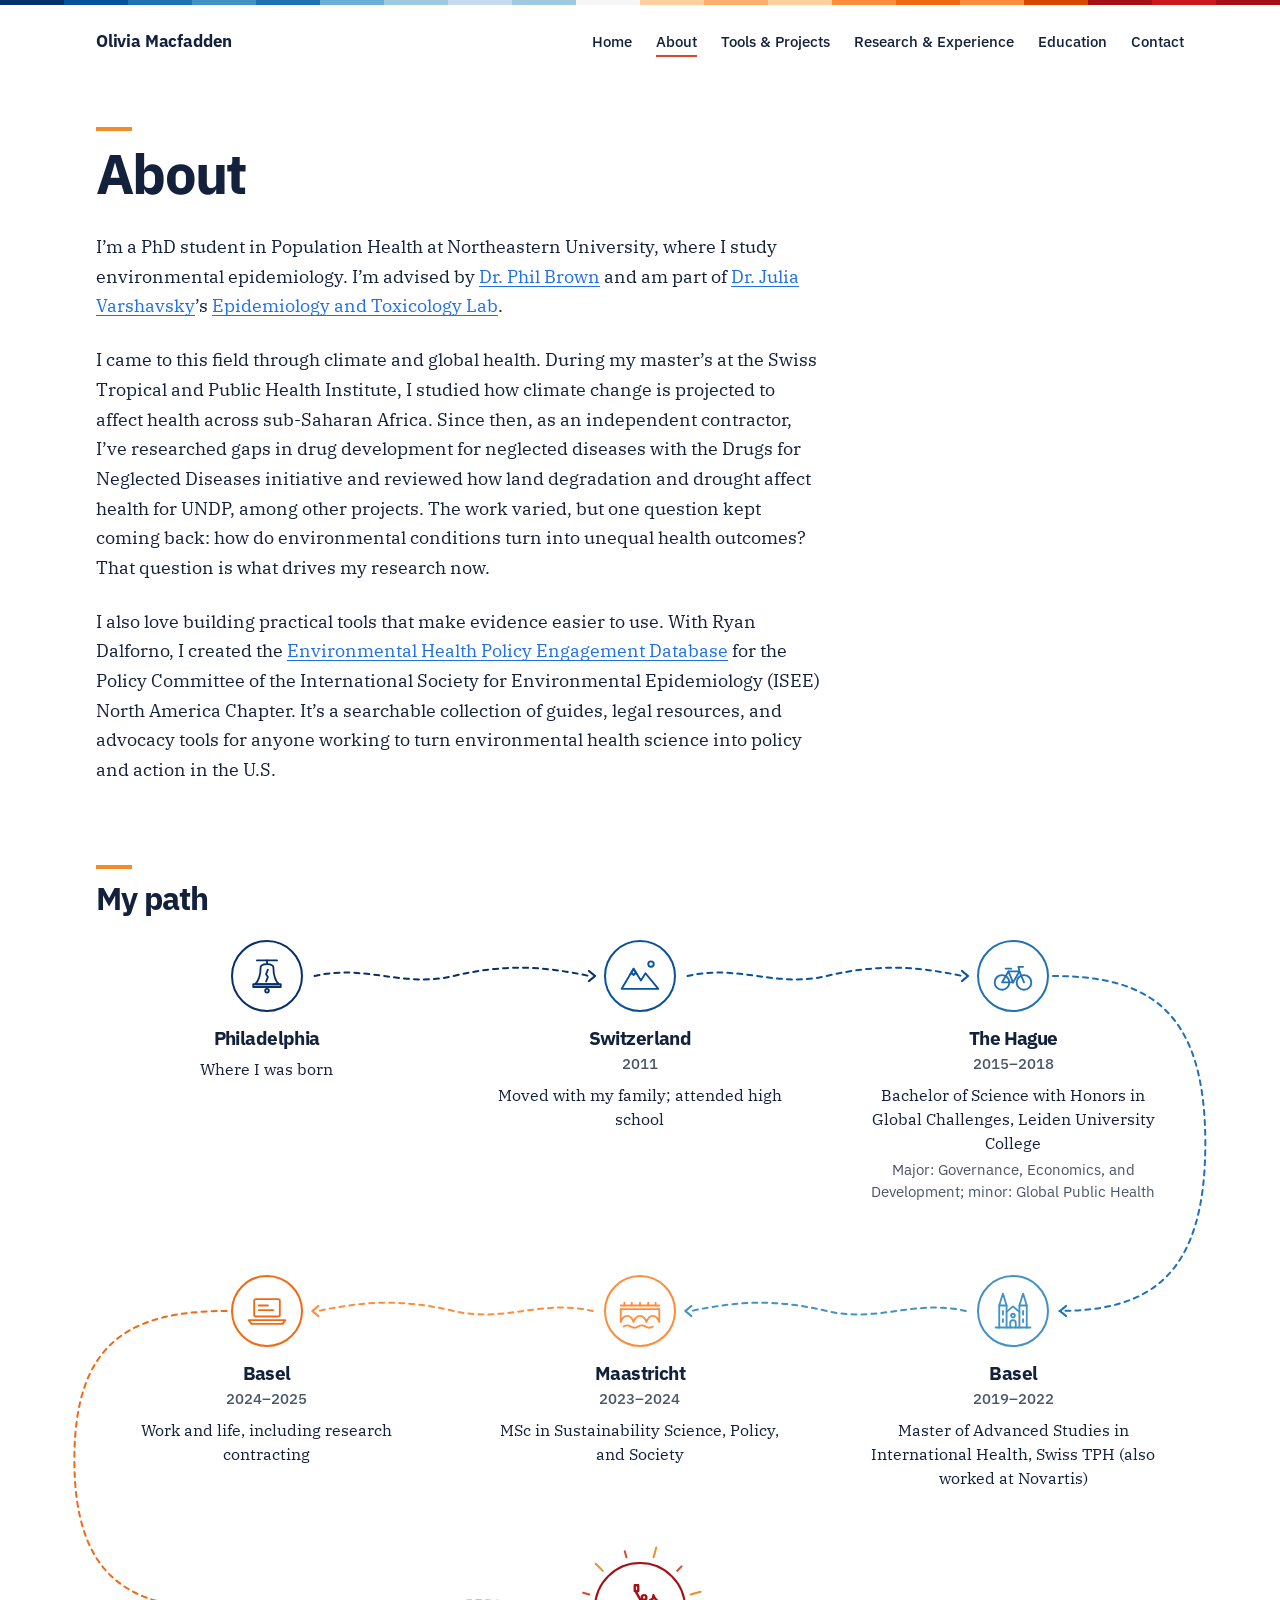
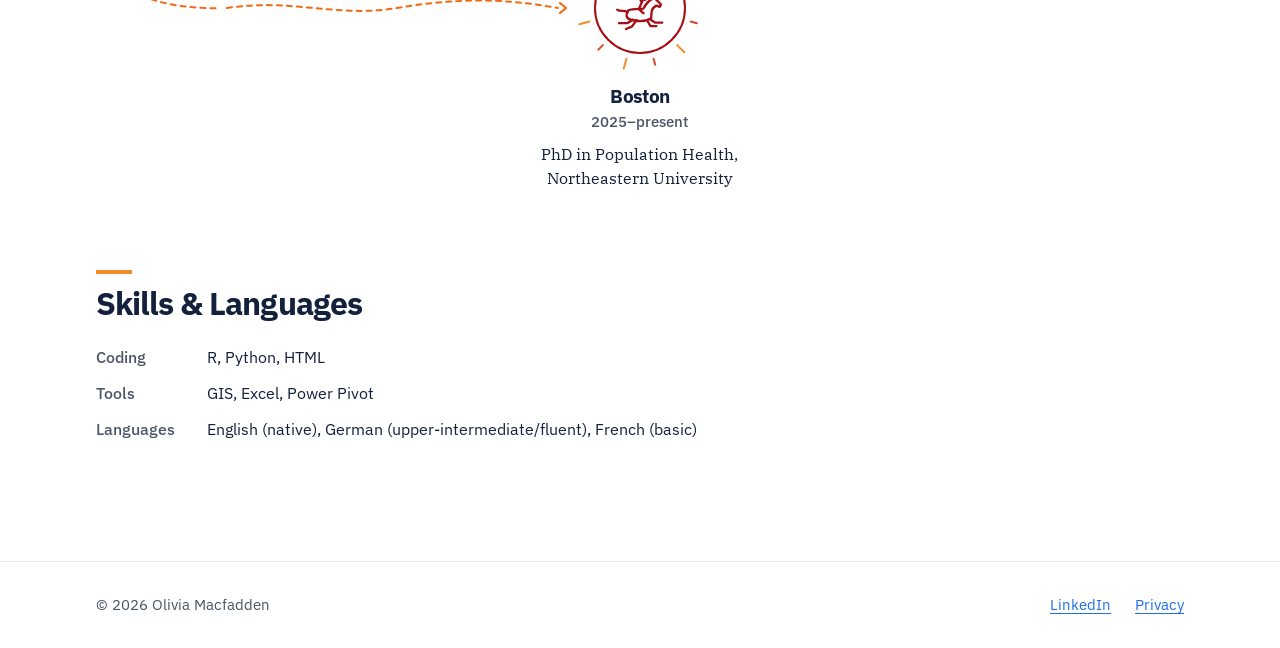
==== about.html @ d770883a "About: Basler Münster icon for Basel 2019-2022, Paul Revere for Boston Co-Authored-By: Claude Opus 5" ====
<!doctype html>
<html lang="en">
<head>
  <meta charset="utf-8">
  <meta name="viewport" content="width=device-width, initial-scale=1">
  <title>About | Olivia Macfadden</title>
  <meta name="description" content="Olivia Macfadden is a PhD student in Population Health at Northeastern University, specializing in environmental epidemiology.">
  <link rel="icon" href="favicon.svg" type="image/svg+xml">
  <link rel="stylesheet" href="css/style.css?v=2026-10-05b">
</head>
<body>
  <a class="skip-link" href="#main">Skip to content</a>
  <div class="stripe-strip" aria-hidden="true"></div>

  <!-- ===== SHARED HEADER: keep identical on every page (only aria-current changes) ===== -->
  <header class="site-header">
    <div class="wrap">
      <a class="site-brand" href="index.html">Olivia Macfadden</a>
      <nav class="site-nav" aria-label="Main">
        <ul>
          <li><a href="index.html">Home</a></li>
          <li><a href="about.html" aria-current="page">About</a></li>
          <li><a href="tools.html">Tools &amp; Projects</a></li>
          <li><a href="research.html">Research &amp; Experience</a></li>
          <li><a href="education.html">Education</a></li>
          <li><a href="contact.html">Contact</a></li>
        </ul>
      </nav>
    </div>
  </header>
  <!-- ===== END SHARED HEADER ===== -->

  <main id="main">
    <div class="wrap">
      <header class="page-head page-head--about">
        <h1 class="heading-accent">About</h1>
      </header>

      <!-- Long bio: used exactly as written; only links and formatting added -->
      <!-- Wide split: on screens >= 1400px, bio and the 3-3-1 "My path" route sit side by side.
           To revert, remove this wrapper div and the "Wide split" block in style.css. -->
      <div class="about-split">
      <section class="section" aria-label="Biography">
        <div class="prose">
          <p>I’m a PhD student in Population Health at Northeastern University, where I study environmental epidemiology. I’m advised by <a href="https://bouve.northeastern.edu/directory/phil-brown/" target="_blank" rel="noopener">Dr. Phil Brown<span class="visually-hidden"> (opens in a new tab)</span></a> and am part of <a href="https://coe.northeastern.edu/people/varshavsky-julia/" target="_blank" rel="noopener">Dr. Julia Varshavsky<span class="visually-hidden"> (opens in a new tab)</span></a>’s <a href="https://cssh.northeastern.edu/ssehri/varshavsky-lab/" target="_blank" rel="noopener">Epidemiology and Toxicology Lab<span class="visually-hidden"> (opens in a new tab)</span></a>.</p>

          <p>I came to this field through climate and global health. During my master’s at the Swiss Tropical and Public Health Institute, I studied how climate change is projected to affect health across sub-Saharan Africa. Since then, as an independent contractor, I’ve researched gaps in drug development for neglected diseases with the Drugs for Neglected Diseases initiative and reviewed how land degradation and drought affect health for UNDP, among other projects. The work varied, but one question kept coming back: how do environmental conditions turn into unequal health outcomes? That question is what drives my research now.</p>

          <p>I also love building practical tools that make evidence easier to use. With Ryan Dalforno, I created the <a href="https://tinyurl.com/policymenulinkfromoliviassite" target="_blank" rel="noopener">Environmental Health Policy Engagement Database<span class="visually-hidden"> (opens in a new tab)</span></a> for the Policy Committee of the International Society for Environmental Epidemiology (ISEE) North America Chapter. It’s a searchable collection of guides, legal resources, and advocacy tools for anyone working to turn environmental health science into policy and action in the U.S.</p>
        </div>
      </section>

      <section class="section" aria-labelledby="path-title">
        <h2 class="heading-accent" id="path-title">My path</h2>

        <!-- TIMELINE: desktop layout is 3 / 3 / 1 (row 1 left to right, row 2 right to left,
             Boston centered on row 3). Each stop's class says where its arrow goes:
             stop--east, stop--south (turn down on the right), stop--west,
             stop--to-finish (turn down on the left, then across to the centered last stop).
             The final stop (stop--finish) has no .route. See README.md. -->
        <ol class="route-map">

          <li class="stop stop--east" style="--stop: var(--stop-1)">
            <span class="stop__icon" aria-hidden="true">
              <!-- Liberty Bell -->
              <svg viewBox="0 0 48 48" fill="none" stroke="currentColor" stroke-width="2" stroke-linecap="round" stroke-linejoin="round">
                <path d="M13 7h22"/>
                <path d="M24 7v4"/>
                <path d="M17 15c0-3 3-4 7-4s7 1 7 4c0 8 2 14 6 18H11c4-4 6-10 6-18z"/>
                <path d="M9 33h30v3H9z"/>
                <path d="M25 17l-2 5 2 3-2 5"/>
                <circle cx="24" cy="40" r="2"/>
              </svg>
            </span>
            <h3 class="stop__place">Philadelphia</h3>
            <p class="stop__what">Where I was born</p>
            <span class="route" aria-hidden="true">
              <svg class="route-v"><line x1="12" y1="100%" x2="12" y2="0" stroke="currentColor" stroke-width="2" stroke-dasharray="5 5" stroke-linecap="round"/></svg>
              <svg class="route-h" viewBox="0 0 160 28" preserveAspectRatio="none"><path d="M2 14C30 2 52 26 80 14S130 4 156 14" fill="none" stroke="currentColor" stroke-width="2" stroke-dasharray="5 5" stroke-linecap="round" vector-effect="non-scaling-stroke"/></svg>
              <svg class="route-turn" viewBox="0 0 100 100" preserveAspectRatio="none"><path d="M0 0C60 0 96 10 96 50S60 100 4 100" fill="none" stroke="currentColor" stroke-width="2" stroke-dasharray="5 5" stroke-linecap="round" vector-effect="non-scaling-stroke"/></svg>
              <svg class="route-head" viewBox="0 0 16 16"><path d="M3 5l5 6 5-6" fill="none" stroke="currentColor" stroke-width="2.25" stroke-linecap="round" stroke-linejoin="round"/></svg>
            </span>
          </li>

          <li class="stop stop--east" style="--stop: var(--stop-2)">
            <span class="stop__icon" aria-hidden="true">
              <!-- Mountains -->
              <svg viewBox="0 0 48 48" fill="none" stroke="currentColor" stroke-width="2" stroke-linecap="round" stroke-linejoin="round">
                <path d="M4 38l13-22 8 13 5-8 14 17z"/>
                <path d="M13.5 22l3.5-6 3.5 6-2-1-1.5 2-1.5-2z"/>
                <circle cx="36" cy="11" r="3"/>
              </svg>
            </span>
            <h3 class="stop__place">Switzerland</h3>
            <p class="stop__when">2011</p>
            <p class="stop__what">Moved with my family; attended high school</p>
            <span class="route" aria-hidden="true">
              <svg class="route-v"><line x1="12" y1="100%" x2="12" y2="0" stroke="currentColor" stroke-width="2" stroke-dasharray="5 5" stroke-linecap="round"/></svg>
              <svg class="route-h" viewBox="0 0 160 28" preserveAspectRatio="none"><path d="M2 14C30 2 52 26 80 14S130 4 156 14" fill="none" stroke="currentColor" stroke-width="2" stroke-dasharray="5 5" stroke-linecap="round" vector-effect="non-scaling-stroke"/></svg>
              <svg class="route-turn" viewBox="0 0 100 100" preserveAspectRatio="none"><path d="M0 0C60 0 96 10 96 50S60 100 4 100" fill="none" stroke="currentColor" stroke-width="2" stroke-dasharray="5 5" stroke-linecap="round" vector-effect="non-scaling-stroke"/></svg>
              <svg class="route-head" viewBox="0 0 16 16"><path d="M3 5l5 6 5-6" fill="none" stroke="currentColor" stroke-width="2.25" stroke-linecap="round" stroke-linejoin="round"/></svg>
            </span>
          </li>

          <li class="stop stop--south" style="--stop: var(--stop-3)">
            <span class="stop__icon" aria-hidden="true">
              <!-- Bicycle -->
              <svg viewBox="0 0 48 48" fill="none" stroke="currentColor" stroke-width="2" stroke-linecap="round" stroke-linejoin="round">
                <circle cx="12" cy="31" r="8"/>
                <circle cx="36" cy="31" r="8"/>
                <path d="M12 31l7-12 5 12z"/>
                <path d="M19 19h12l-7 12"/>
                <path d="M31 19l5 12"/>
                <path d="M30 14h5"/>
                <path d="M31 19l-1-5"/>
                <path d="M16 16h6"/>
              </svg>
            </span>
            <h3 class="stop__place">The Hague</h3>
            <p class="stop__when">2015–2018</p>
            <p class="stop__what">Bachelor of Science with Honors in Global Challenges, Leiden University College</p>
            <p class="stop__detail">Major: Governance, Economics, and Development; minor: Global Public Health</p>
            <span class="route" aria-hidden="true">
              <svg class="route-v"><line x1="12" y1="100%" x2="12" y2="0" stroke="currentColor" stroke-width="2" stroke-dasharray="5 5" stroke-linecap="round"/></svg>
              <svg class="route-h" viewBox="0 0 160 28" preserveAspectRatio="none"><path d="M2 14C30 2 52 26 80 14S130 4 156 14" fill="none" stroke="currentColor" stroke-width="2" stroke-dasharray="5 5" stroke-linecap="round" vector-effect="non-scaling-stroke"/></svg>
              <svg class="route-turn" viewBox="0 0 100 100" preserveAspectRatio="none"><path d="M0 0C60 0 96 10 96 50S60 100 4 100" fill="none" stroke="currentColor" stroke-width="2" stroke-dasharray="5 5" stroke-linecap="round" vector-effect="non-scaling-stroke"/></svg>
              <svg class="route-head" viewBox="0 0 16 16"><path d="M3 5l5 6 5-6" fill="none" stroke="currentColor" stroke-width="2.25" stroke-linecap="round" stroke-linejoin="round"/></svg>
            </span>
          </li>

          <li class="stop stop--west" style="--stop: var(--stop-4)">
            <span class="stop__icon" aria-hidden="true">
              <!-- Basler Münster (two spires, gabled front, rose window, portal) -->
              <svg viewBox="0 0 48 48" fill="none" stroke="currentColor" stroke-width="2" stroke-linecap="round" stroke-linejoin="round">
                <path d="M9 42V18M17 42V18M31 42V18M39 42V18"/>
                <path d="M9 18l4-13 4 13zM31 18l4-13 4 13z"/>
                <path d="M17 25l7-6 7 6"/>
                <path d="M21 42v-5a3 3 0 0 1 6 0v5"/>
                <circle cx="24" cy="29" r="2"/>
                <path d="M13 24v4M35 24v4M13 33v3M35 33v3"/>
                <path d="M5 42h38"/>
              </svg>
            </span>
            <h3 class="stop__place">Basel</h3>
            <p class="stop__when">2019–2022</p>
            <p class="stop__what">Master of Advanced Studies in International Health, Swiss TPH (also worked at Novartis)</p>
            <span class="route" aria-hidden="true">
              <svg class="route-v"><line x1="12" y1="100%" x2="12" y2="0" stroke="currentColor" stroke-width="2" stroke-dasharray="5 5" stroke-linecap="round"/></svg>
              <svg class="route-h" viewBox="0 0 160 28" preserveAspectRatio="none"><path d="M2 14C30 2 52 26 80 14S130 4 156 14" fill="none" stroke="currentColor" stroke-width="2" stroke-dasharray="5 5" stroke-linecap="round" vector-effect="non-scaling-stroke"/></svg>
              <svg class="route-turn" viewBox="0 0 100 100" preserveAspectRatio="none"><path d="M0 0C60 0 96 10 96 50S60 100 4 100" fill="none" stroke="currentColor" stroke-width="2" stroke-dasharray="5 5" stroke-linecap="round" vector-effect="non-scaling-stroke"/></svg>
              <svg class="route-head" viewBox="0 0 16 16"><path d="M3 5l5 6 5-6" fill="none" stroke="currentColor" stroke-width="2.25" stroke-linecap="round" stroke-linejoin="round"/></svg>
            </span>
          </li>

          <li class="stop stop--west" style="--stop: var(--stop-5)">
            <span class="stop__icon" aria-hidden="true">
              <!-- Arched stone bridge -->
              <svg viewBox="0 0 48 48" fill="none" stroke="currentColor" stroke-width="2" stroke-linecap="round" stroke-linejoin="round">
                <path d="M3 18h42"/>
                <path d="M3 22h42"/>
                <path d="M3 22v14c3-9 11-9 14 0 3-9 11-9 14 0 3-9 11-9 14 0V22"/>
                <path d="M7 18v-3M15 18v-3M24 18v-3M33 18v-3M41 18v-3"/>
                <path d="M6 41c3-2 5-2 8 0s5 2 8 0 5-2 8 0 5 2 8 0"/>
              </svg>
            </span>
            <h3 class="stop__place">Maastricht</h3>
            <p class="stop__when">2023–2024</p>
            <p class="stop__what">MSc in Sustainability Science, Policy, and Society</p>
            <span class="route" aria-hidden="true">
              <svg class="route-v"><line x1="12" y1="100%" x2="12" y2="0" stroke="currentColor" stroke-width="2" stroke-dasharray="5 5" stroke-linecap="round"/></svg>
              <svg class="route-h" viewBox="0 0 160 28" preserveAspectRatio="none"><path d="M2 14C30 2 52 26 80 14S130 4 156 14" fill="none" stroke="currentColor" stroke-width="2" stroke-dasharray="5 5" stroke-linecap="round" vector-effect="non-scaling-stroke"/></svg>
              <svg class="route-turn" viewBox="0 0 100 100" preserveAspectRatio="none"><path d="M0 0C60 0 96 10 96 50S60 100 4 100" fill="none" stroke="currentColor" stroke-width="2" stroke-dasharray="5 5" stroke-linecap="round" vector-effect="non-scaling-stroke"/></svg>
              <svg class="route-head" viewBox="0 0 16 16"><path d="M3 5l5 6 5-6" fill="none" stroke="currentColor" stroke-width="2.25" stroke-linecap="round" stroke-linejoin="round"/></svg>
            </span>
          </li>

          <li class="stop stop--to-finish" style="--stop: var(--stop-6)">
            <span class="stop__icon" aria-hidden="true">
              <!-- Laptop -->
              <svg viewBox="0 0 48 48" fill="none" stroke="currentColor" stroke-width="2" stroke-linecap="round" stroke-linejoin="round">
                <rect x="10" y="11" width="28" height="19" rx="2"/>
                <path d="M4 34h40l-3 4H7z"/>
                <path d="M15 18h10M15 23h16"/>
              </svg>
            </span>
            <h3 class="stop__place">Basel</h3>
            <p class="stop__when">2024–2025</p>
            <p class="stop__what">Work and life, including research contracting</p>
            <span class="route" aria-hidden="true">
              <svg class="route-v"><line x1="12" y1="100%" x2="12" y2="0" stroke="currentColor" stroke-width="2" stroke-dasharray="5 5" stroke-linecap="round"/></svg>
              <svg class="route-h" viewBox="0 0 160 28" preserveAspectRatio="none"><path d="M2 14C30 2 52 26 80 14S130 4 156 14" fill="none" stroke="currentColor" stroke-width="2" stroke-dasharray="5 5" stroke-linecap="round" vector-effect="non-scaling-stroke"/></svg>
              <svg class="route-turn" viewBox="0 0 100 100" preserveAspectRatio="none"><path d="M0 0C60 0 96 10 96 50S60 100 4 100" fill="none" stroke="currentColor" stroke-width="2" stroke-dasharray="5 5" stroke-linecap="round" vector-effect="non-scaling-stroke"/></svg>
              <svg class="route-run" viewBox="0 0 160 28" preserveAspectRatio="none"><path d="M0 14C30 4 52 24 80 14S130 4 156 14" fill="none" stroke="currentColor" stroke-width="2" stroke-dasharray="5 5" stroke-linecap="round" vector-effect="non-scaling-stroke"/></svg>
              <svg class="route-head" viewBox="0 0 16 16"><path d="M3 5l5 6 5-6" fill="none" stroke="currentColor" stroke-width="2.25" stroke-linecap="round" stroke-linejoin="round"/></svg>
            </span>
          </li>

          <li class="stop stop--finish" style="--stop: var(--stop-7)">
            <span class="stop__icon" aria-hidden="true">
              <!-- Destination starburst (decorative) -->
              <svg class="stop__burst" viewBox="0 0 100 100" fill="none" stroke-width="2" stroke-linecap="round">
                <path d="M60.6 10.4L62.7 2.7" stroke="var(--color-orange)"/>
                <path d="M79.0 21.0L82.5 17.5" stroke="var(--color-coral)"/>
                <path d="M89.6 39.4L97.3 37.3" stroke="var(--color-orange)"/>
                <path d="M89.6 60.6L94.4 61.9" stroke="var(--color-coral)"/>
                <path d="M79.0 79.0L84.6 84.6" stroke="var(--color-orange)"/>
                <path d="M60.6 89.6L61.9 94.4" stroke="var(--color-coral)"/>
                <path d="M39.4 89.6L37.3 97.3" stroke="var(--color-orange)"/>
                <path d="M21.0 79.0L17.5 82.5" stroke="var(--color-coral)"/>
                <path d="M10.4 60.6L2.7 62.7" stroke="var(--color-orange)"/>
                <path d="M10.4 39.4L5.6 38.1" stroke="var(--color-coral)"/>
                <path d="M21.0 21.0L15.4 15.4" stroke="var(--color-orange)"/>
                <path d="M39.4 10.4L38.1 5.6" stroke="var(--color-coral)"/>
              </svg>
              <!-- Paul Revere's midnight ride: rider on a galloping horse, lantern held up -->
              <svg viewBox="0 0 48 48" fill="none" stroke="currentColor" stroke-width="2" stroke-linecap="round" stroke-linejoin="round">
                <g transform="translate(0 2)">
                  <path d="M14 24c4-1.5 9-1 13-1.5 2-4 5-7 8-8.5l.5-3 1.5 3 5 5-1 2-3-1c-2 1-3.5 2.5-4 5l-.5 6c-5 2.5-11 2.5-15 1.5-5-.5-8-3-4.5-8.5z"/>
                  <path d="M32 31.5l5 3h6M30 32.5l3 5h5M18 32l-5 3H6M21 32.5l-4 5.5-5 2"/>
                  <path d="M13.5 25.5c-4-2-6 0-9-2"/>
                  <path d="M23 23l3-7M23 23l4 3.5"/>
                  <circle cx="27.5" cy="13" r="2"/>
                  <path d="M25.5 17L21 9"/>
                  <path d="M21 9V7.5M19.5 2.5h3v5h-3z"/>
                </g>
              </svg>
            </span>
            <h3 class="stop__place">Boston</h3>
            <p class="stop__when">2025–present</p>
            <p class="stop__what">PhD in Population Health, Northeastern University</p>
          </li>
        </ol>
      </section>
      </div>

      <section class="section" aria-labelledby="skills-title">
        <h2 class="heading-accent" id="skills-title">Skills &amp; Languages</h2>
        <dl class="facts">
          <dt>Coding</dt>
          <dd>R, Python, HTML</dd>
          <dt>Tools</dt>
          <dd>GIS, Excel, Power Pivot</dd>
          <dt>Languages</dt>
          <dd>English (native), German (upper-intermediate/fluent), French (basic)</dd>
        </dl>
      </section>
    </div>
  </main>

  <!-- ===== SHARED FOOTER: keep identical on every page ===== -->
  <footer class="site-footer">
    <div class="wrap">
      <p>© 2026 Olivia Macfadden</p>
      <p class="site-footer__links">
        <a href="https://www.linkedin.com/in/olivia-macfadden/" target="_blank" rel="noopener">LinkedIn<span class="visually-hidden"> (opens in a new tab)</span></a>
        <a href="privacy.html">Privacy</a>
      </p>
    </div>
  </footer>
  <!-- ===== END SHARED FOOTER ===== -->

  <!-- GoatCounter analytics (cookie-free; see privacy.html). Keep on every page. -->
  <script data-goatcounter="https://oliviamacfadden.goatcounter.com/count"
          async src="https://gc.zgo.at/count.js"></script>
</body>
</html>
---- css/style.css ----
/* ==========================================================================
   Olivia Macfadden — site stylesheet
   All colors, fonts, and spacing live in :root below. Change them here once.
   ========================================================================== */

/* ---------- Fonts: IBM Plex, self-hosted (no Google Fonts) ----------
   Latin subset woff2 files in /fonts, licensed under the SIL Open Font License 1.1
   (see fonts/LICENSE.txt). */
@font-face {
  font-family: "IBM Plex Sans";
  font-style: normal;
  font-weight: 400;
  font-display: swap;
  src: url("../fonts/ibm-plex-sans-latin-400-normal.woff2") format("woff2");
}
@font-face {
  font-family: "IBM Plex Sans";
  font-style: normal;
  font-weight: 500;
  font-display: swap;
  src: url("../fonts/ibm-plex-sans-latin-500-normal.woff2") format("woff2");
}
@font-face {
  font-family: "IBM Plex Sans";
  font-style: normal;
  font-weight: 700;
  font-display: swap;
  src: url("../fonts/ibm-plex-sans-latin-700-normal.woff2") format("woff2");
}
@font-face {
  font-family: "IBM Plex Serif";
  font-style: normal;
  font-weight: 400;
  font-display: swap;
  src: url("../fonts/ibm-plex-serif-latin-400-normal.woff2") format("woff2");
}
@font-face {
  font-family: "IBM Plex Serif";
  font-style: italic;
  font-weight: 400;
  font-display: swap;
  src: url("../fonts/ibm-plex-serif-latin-400-italic.woff2") format("woff2");
}
@font-face {
  font-family: "IBM Plex Serif";
  font-style: normal;
  font-weight: 600;
  font-display: swap;
  src: url("../fonts/ibm-plex-serif-latin-600-normal.woff2") format("woff2");
}

:root {
  /* Palette (light) */
  --color-bg: #FFFFFF;
  --color-text: #14213D;          /* navy ink */
  --color-text-muted: #4A5568;    /* secondary text, ~7.5:1 on white */
  --color-link: #1F6FEB;          /* bright blue, 4.6:1 on white */
  --color-orange: #F28C28;        /* main highlight: accents/hover only, never text */
  --color-coral: #D9472B;         /* sparing highlight: accents only, never text */
  --color-soft: #E6E8EC;          /* dividers, secondary backgrounds */
  --color-focus: #1F6FEB;

  /* Warming stripes: 20 decorative stripes (not real temperature data) */
  --s01: #08306B; --s02: #08519C; --s03: #2171B5; --s04: #4292C6; --s05: #2171B5;
  --s06: #6BAED6; --s07: #9ECAE1; --s08: #C6DBEF; --s09: #9ECAE1; --s10: #F7F7F7;
  --s11: #FDD0A2; --s12: #FDAE6B; --s13: #FDD0A2; --s14: #FD8D3C; --s15: #F16913;
  --s16: #FD8D3C; --s17: #D94801; --s18: #A50F15; --s19: #CB181D; --s20: #A50F15;
  --stripes: linear-gradient(90deg,
    var(--s01) 0 5%,   var(--s02) 5% 10%,  var(--s03) 10% 15%, var(--s04) 15% 20%,
    var(--s05) 20% 25%, var(--s06) 25% 30%, var(--s07) 30% 35%, var(--s08) 35% 40%,
    var(--s09) 40% 45%, var(--s10) 45% 50%, var(--s11) 50% 55%, var(--s12) 55% 60%,
    var(--s13) 60% 65%, var(--s14) 65% 70%, var(--s15) 70% 75%, var(--s16) 75% 80%,
    var(--s17) 80% 85%, var(--s18) 85% 90%, var(--s19) 90% 95%, var(--s20) 95% 100%);

  /* "My path" timeline stop colors: cool blues (earlier) warming to red (now) */
  --stop-1: #08306B; --stop-2: #08519C; --stop-3: #2171B5; --stop-4: #4292C6;
  --stop-5: #FD8D3C; --stop-6: #F16913; --stop-7: #A50F15;

  /* Fonts */
  --font-display: "IBM Plex Sans", system-ui, -apple-system, "Segoe UI", sans-serif;
  --font-ui: "IBM Plex Sans", system-ui, -apple-system, "Segoe UI", sans-serif;
  --font-read: "IBM Plex Serif", Georgia, "Times New Roman", serif;

  /* Type scale */
  --fs-name: clamp(2.25rem, 1.2rem + 5.6vw, 5.25rem);
  --fs-h1: clamp(2.25rem, 1.6rem + 2.8vw, 3.5rem);
  --fs-h2: clamp(1.5rem, 1.25rem + 1vw, 2rem);
  --fs-h3: 1.1875rem;
  --fs-lede: clamp(1.125rem, 1rem + 0.5vw, 1.375rem);
  --fs-body: 1.125rem;
  --fs-small: 0.9375rem;
  --tracking-tight: -0.03em;
  --leading-read: 1.65;

  /* Spacing */
  --space-1: 0.25rem;
  --space-2: 0.5rem;
  --space-3: 0.75rem;
  --space-4: 1rem;
  --space-5: 1.5rem;
  --space-6: 2rem;
  --space-7: 3rem;
  --space-8: 4.5rem;
  --space-9: 6rem;

  /* Layout */
  --page-max: 72rem;
  --gutter: 16px;
  --measure: 66ch;                 /* reading line length (< ~75 characters) */
  --band-height: 76px;             /* homepage stripe band */
  --strip-height: 5px;             /* thin strip on inner pages */
  --radius: 2px;
}

@media (min-width: 48rem) {
  :root { --gutter: 2rem; }
}

/* Large screens: use more of the width, with roomier side margins.
   Long reading text keeps its own max line length (--measure). */
@media (width >= 87.5rem) {
  :root {
    --page-max: 96rem;   /* about 1408px of content + 2 x 64px margins */
    --gutter: 4rem;
  }
}

/* Dark mode: stripes and timeline stay full color */
@media (prefers-color-scheme: dark) {
  :root {
    --color-bg: #0E1626;
    --color-text: #EEF1F5;
    --color-text-muted: #B4BDCB;
    --color-link: #6EA8FE;
    --color-soft: #25304A;
    --color-focus: #6EA8FE;
    /* Same stripe palette, shifted to the lighter end so early stops stay visible on navy-black */
    --stop-1: #4292C6; --stop-2: #6BAED6; --stop-3: #9ECAE1; --stop-4: #C6DBEF;
    --stop-5: #FDAE6B; --stop-6: #F16913; --stop-7: #CB181D;
  }
}

/* ---------- Base ---------- */
*, *::before, *::after { box-sizing: border-box; }

html { -webkit-text-size-adjust: 100%; }

body {
  margin: 0;
  background: var(--color-bg);
  color: var(--color-text);
  font-family: var(--font-ui);
  font-size: 1rem;
  line-height: 1.5;
  -webkit-font-smoothing: antialiased;
}

img { max-width: 100%; height: auto; display: block; }

h1, h2, h3 {
  font-family: var(--font-display);
  font-weight: 700;
  letter-spacing: var(--tracking-tight);
  line-height: 1.1;
  margin: 0;
}

a {
  color: var(--color-link);
  text-decoration-thickness: 1px;
  text-underline-offset: 0.18em;
  transition: text-decoration-color 0.15s, text-decoration-thickness 0.15s;
}
a:hover {
  text-decoration-color: var(--color-orange);
  text-decoration-thickness: 2px;
}

:focus-visible {
  outline: 3px solid var(--color-focus);
  outline-offset: 3px;
  border-radius: var(--radius);
}

.visually-hidden {
  position: absolute !important;
  width: 1px; height: 1px;
  padding: 0; margin: -1px;
  overflow: hidden; clip: rect(0 0 0 0);
  white-space: nowrap; border: 0;
}

.skip-link {
  position: absolute;
  left: var(--gutter);
  top: -100px;
  background: var(--color-bg);
  color: var(--color-link);
  padding: var(--space-2) var(--space-3);
  z-index: 10;
  font-weight: 500;
}
.skip-link:focus { top: var(--space-3); }

.wrap {
  max-width: var(--page-max);
  margin-inline: auto;
  padding-inline: var(--gutter);
}

/* ---------- Stripes ---------- */
.stripe-band {
  height: var(--band-height);
  background: var(--stripes);
}
.stripe-band--sweep {
  animation: stripe-sweep 0.85s cubic-bezier(0.22, 0.61, 0.36, 1) both;
}
@keyframes stripe-sweep {
  from { clip-path: inset(0 100% 0 0); }
  to   { clip-path: inset(0 0 0 0); }
}
@media (prefers-reduced-motion: reduce) {
  .stripe-band--sweep { animation: none; }
}

/* Thin strip at the top of every inner page */
.stripe-strip {
  height: var(--strip-height);
  background: var(--stripes);
}

/* ---------- Site header / nav (identical on every page) ---------- */
.site-header .wrap {
  display: flex;
  flex-wrap: wrap;
  align-items: baseline;
  justify-content: space-between;
  gap: var(--space-3) var(--space-6);
  padding-block: var(--space-5);
}

.site-brand {
  font-family: var(--font-display);
  font-weight: 700;
  font-size: 1.0625rem;
  letter-spacing: -0.01em;
  color: var(--color-text);
  text-decoration: none;
}

/* Home has no brand link; keep the nav where it sits on every other page */
.site-header--home .site-nav { margin-left: auto; }

.site-nav ul {
  list-style: none;
  margin: 0;
  padding: 0;
  display: flex;
  flex-wrap: wrap;
  gap: var(--space-2) var(--space-5);
}

.site-nav a {
  font-family: var(--font-ui);
  font-weight: 500;
  font-size: var(--fs-small);
  color: var(--color-text);
  text-decoration: none;
  padding-block: var(--space-1);
  border-bottom: 2px solid transparent;
  transition: border-color 0.15s;
}
.site-nav a:hover { border-bottom-color: var(--color-orange); }
.site-nav a[aria-current="page"] { border-bottom-color: var(--color-coral); }

/* ---------- Section headings ---------- */
/* Small orange tick above headings: the "heading detail" accent */
.heading-accent::before {
  content: "";
  display: block;
  width: 2.25rem;
  height: 4px;
  background: var(--color-orange);
  margin-bottom: var(--space-3);
}

/* ---------- Home ---------- */
.hero {
  padding-block: var(--space-7) var(--space-6);
}
.hero__name {
  font-size: var(--fs-name);
  letter-spacing: -0.035em;
  line-height: 0.98;
}
.hero__title {
  margin: var(--space-4) 0 0;
  max-width: 40ch;
  font-family: var(--font-ui);
  font-weight: 400;
  font-size: var(--fs-lede);
  line-height: 1.35;
  color: var(--color-text-muted);
}

.intro {
  display: grid;
  gap: var(--space-6);
  padding-block: var(--space-7) var(--space-9);
}
@media (min-width: 48rem) {
  .intro {
    grid-template-columns: minmax(14rem, 18rem) 1fr;
    gap: var(--space-8);
    align-items: start;
  }
}

/* Headshot: clean 4:5 crop sitting on a short stripe bar */
.portrait {
  margin: 0;
  max-width: 18rem;
}
/* Small headshot in the hero, phones only (the large .portrait takes over from 48rem) */
.hero__photo { display: none; }
@media (max-width: 47.99rem) {
  .hero { padding-block: var(--space-5); }
  .hero__inner {
    display: grid;
    grid-template-columns: auto 1fr;
    align-items: center;
    column-gap: var(--space-4);
  }
  .hero__photo {
    display: block;
    margin: 0;
    width: 126px;
  }
  .hero__photo img {
    width: 100%;
    aspect-ratio: 4 / 5;
    object-fit: cover;
    object-position: 50% 30%;
    border-radius: var(--radius) var(--radius) 0 0;
    background: var(--color-soft);
  }
  .hero__photo::after {
    content: "";
    display: block;
    height: 4px;
    background: var(--stripes);
  }
  .hero__name { font-size: 1.625rem; letter-spacing: -0.03em; line-height: 1.05; }
  .hero__title { margin-top: var(--space-2); font-size: 1rem; }
  .stripe-band { --band-height: 36px; }
  .intro { padding-top: 1.25rem; }
  /* no divider on phones; about one line of space before the bio instead */
  .intro .meta-list { padding-bottom: 0; border-bottom: 0; margin-bottom: 1.75rem; }
  .intro .portrait { display: none; }
}
.portrait img {
  width: 100%;
  aspect-ratio: 4 / 5;
  object-fit: cover;
  object-position: 50% 30%;
  border-radius: var(--radius) var(--radius) 0 0;
  background: var(--color-soft);
}
.portrait::after {
  content: "";
  display: block;
  height: 8px;
  background: var(--stripes);
}

.prose {
  font-family: var(--font-read);
  font-size: var(--fs-body);
  line-height: var(--leading-read);
  max-width: var(--measure);
}
.prose p { margin: 0 0 var(--space-5); }
.prose p:last-child { margin-bottom: 0; }

/* Sits above the bio, with its divider underneath */
.meta-list {
  margin: 0 0 var(--space-5);
  padding-bottom: var(--space-5);
  border-bottom: 1px solid var(--color-soft);
  max-width: var(--measure);
  display: grid;
  grid-template-columns: max-content 1fr;
  gap: var(--space-2) var(--space-5);
  font-size: var(--fs-small);
}
.meta-list dt {
  font-weight: 500;
  color: var(--color-text-muted);
}
.meta-list dd { margin: 0; }
@media (max-width: 30rem) {
  .meta-list { grid-template-columns: 1fr; gap: 0; }
  .meta-list dd + dt { margin-top: var(--space-3); }
}

/* ---------- Footer (identical on every page) ---------- */
.site-footer {
  border-top: 1px solid var(--color-soft);
}
.site-footer .wrap {
  display: flex;
  flex-wrap: wrap;
  justify-content: space-between;
  gap: var(--space-3);
  padding-block: var(--space-6);
  font-size: var(--fs-small);
  color: var(--color-text-muted);
}
.site-footer p { margin: 0; }
.site-footer__links {
  display: flex;
  gap: var(--space-5);
}

/* ---------- Inner pages ---------- */
/* Gap between the page title and the first content, the same on every page */
.page-head {
  padding-block: var(--space-7) 0;
}
.page-head h1 { font-size: var(--fs-h1); }
.page-head + .section,
.page-head + .about-split > .section:first-child { padding-top: 1.25rem; }
.page-head + .tool-list { margin-top: 1.25rem; }
@media (min-width: 48rem) {
  .page-head + .section,
  .page-head + .about-split > .section:first-child { padding-top: 1.75rem; }
  .page-head + .tool-list { margin-top: 1.75rem; }
}

.section {
  padding-block: var(--space-6) var(--space-7);
}
.section h2 {
  font-size: var(--fs-h2);
  margin-bottom: var(--space-5);
}
.section-note {
  font-family: var(--font-read);
  font-size: 1rem;
  line-height: 1.6;
  color: var(--color-text-muted);
  max-width: var(--measure);
  margin: 0 0 var(--space-5);
}

main { padding-bottom: var(--space-8); }
main:has(.intro) { padding-bottom: 0; }

/* ---------- "My path" timeline ----------
   Mobile/tablet: one vertical route. Desktop: 3 / 3 / 1 — row one runs left to right,
   turns down on the right, row two runs right to left, then the path turns down on
   the left and runs across to Boston, centered on its own row.
   Each stop sets its own color with style="--stop: var(--stop-N)".
   Route pieces (.route), icons and the starburst are aria-hidden; the <ol> is what
   screen readers read. */
.route-map {
  list-style: none;
  margin: var(--space-4) 0 0;
  padding: 0 0 0 4px;
}
.stop {
  --icon: 72px;        /* layout column for the icon */
  --icon-size: 72px;   /* drawn icon (Boston is a little larger) */
  position: relative;
  display: grid;
  grid-template-columns: var(--icon) 1fr;
  column-gap: var(--space-5);
  align-content: start;
  padding-bottom: var(--space-7);
}
.stop:last-child { padding-bottom: 0; }

.stop__icon {
  grid-row: 1 / span 4;
  width: var(--icon-size);
  height: var(--icon-size);
  margin-left: calc((var(--icon) - var(--icon-size)) / 2);
  border: 2px solid var(--stop);
  border-radius: 50%;
  color: var(--stop);
  background: var(--color-bg);
  display: grid;
  place-items: center;
  position: relative;
  z-index: 1;
}
.stop__icon svg { width: 44px; height: 44px; }

/* Destination: Boston */
.stop--finish {
  --icon-size: 80px;
  --burst: 112px;   /* starburst box; rays start at 41% of it, ~6px clear of the circle */
}
.stop--finish .stop__icon svg { width: 50px; height: 50px; }
/* Explicit size + centering: an SVG with inset and width:auto keeps its own intrinsic
   size instead of stretching, which pushed the rays up and to the left. */
.route-map .stop--finish .stop__icon svg.stop__burst {
  position: absolute;
  left: 50%;
  top: 50%;
  width: var(--burst);
  height: var(--burst);
  transform: translate(-50%, -50%);
}
.stop__burst path { vector-effect: non-scaling-stroke; }

.stop__place {
  grid-column: 2;
  font-size: var(--fs-h3);
  margin-top: var(--space-2);
}
.stop__when {
  grid-column: 2;
  margin: var(--space-1) 0 0;
  font-size: var(--fs-small);
  font-weight: 500;
  color: var(--color-text-muted);
}
.stop__what {
  grid-column: 2;
  margin: var(--space-2) 0 0;
  font-family: var(--font-read);
  font-size: 1rem;
  line-height: 1.5;
  max-width: 40ch;
}
.stop__detail {
  grid-column: 2;
  margin: var(--space-1) 0 0;
  font-size: var(--fs-small);
  line-height: 1.45;
  color: var(--color-text-muted);
  max-width: 40ch;
}

.route {
  position: absolute;
  color: var(--stop);
  pointer-events: none;
  /* vertical (mobile) placement: a straight dashed line on the icon's center line, from
     8px under this icon to the arrow tip 8px above the next one (Boston's rays sit either
     side of the line, so it needs no special case). The line is drawn from the tip upward,
     so the arrowhead always sits on a solid dash. */
  left: calc(var(--icon) / 2 - 12px);
  width: 24px;
  top: calc(var(--icon) + 8px);
  bottom: 8px;
}
.route svg { position: absolute; overflow: visible; }
.route-v, .route-turn, .route-h { inset: 0; width: 100%; height: 100%; }
.route-h, .route-turn, .route-run { display: none; }
.route-head {
  width: 16px;
  height: 16px;
  left: 50%;
  bottom: -5px;   /* puts the chevron's tip (y = 11 of 16) exactly on the line's end */
  transform: translateX(-50%);
}

@media (min-width: 62rem) {
  .route-map {
    --row-gap: 4.5rem;
    --col-gap: 2rem;
    --colw: calc((100cqw - 2 * var(--col-gap)) / 3);   /* one column's width */
    container-type: inline-size;
    display: grid;
    grid-template-columns: repeat(3, 1fr);
    column-gap: var(--col-gap);
    row-gap: var(--row-gap);
    padding-left: 0;
  }
  .stop {
    display: flex;
    flex-direction: column;
    align-items: center;
    text-align: center;
    padding: 0 var(--space-5);
  }
  .stop__icon { margin: 0 0 var(--space-4); }
  .stop__place { margin-top: 0; }
  .stop__what, .stop__detail { max-width: 19rem; }

  /* Row two runs right to left; Boston sits alone, centered, on row three */
  .stop:nth-child(4) { grid-column: 3; grid-row: 2; }
  .stop:nth-child(5) { grid-column: 2; grid-row: 2; }
  .stop:nth-child(6) { grid-column: 1; grid-row: 2; }
  .stop:nth-child(7) { grid-column: 2; grid-row: 3; }

  .stop--finish { --icon: 92px; --icon-size: 92px; --burst: 128px; }
  .stop--finish .stop__icon svg { width: 56px; height: 56px; }
  .stop--finish .stop__icon { margin-bottom: var(--space-6); }

  .route-v { display: none; }

  /* Horizontal hops: from this icon's edge to the next icon's edge */
  .stop--east .route,
  .stop--west .route {
    width: auto;
    top: calc(var(--icon) / 2 - 14px);
    bottom: auto;
    height: 28px;
    left: calc(50% + var(--icon) / 2 + 8px);
    right: calc(var(--icon) / 2 + 8px - 50% - var(--col-gap));
  }
  .stop--west .route {
    left: calc(var(--icon) / 2 + 8px - 50% - var(--col-gap));
    right: calc(50% + var(--icon) / 2 + 8px);
    transform: scaleX(-1);
  }
  .stop--east .route-h,
  .stop--west .route-h { display: block; }
  .stop--east .route-head,
  .stop--west .route-head {
    left: auto;
    right: -4px;
    bottom: auto;
    top: 50%;
    transform: translateY(-50%) rotate(-90deg);
  }

  /* Turn down on the right (end of row one) into the first stop of row two */
  .stop--south .route {
    width: auto;
    left: calc(50% + var(--icon) / 2 + 4px);
    right: -1.75rem;
    top: calc(var(--icon) / 2);
    bottom: calc(-1 * var(--row-gap) - 36px);
  }
  .stop--south .route-turn { display: block; }
  .stop--south .route-head {
    left: 2px;
    bottom: -8px;
    transform: rotate(90deg);
  }

  /* Turn down on the left (end of row two), then run across to Boston */
  .stop--to-finish .route {
    --run: calc(var(--colw) + var(--col-gap) - 34px);   /* to just before Boston's starburst */
    width: calc(1.75rem + var(--colw) / 2 - var(--icon) / 2 - 4px);
    left: -1.75rem;
    top: calc(var(--icon) / 2);
    bottom: calc(-1 * var(--row-gap) - 46px);           /* Boston's icon center */
  }
  .stop--to-finish .route-turn {
    display: block;
    transform: scaleX(-1);
  }
  .stop--to-finish .route-run {
    display: block;
    left: 100%;
    bottom: -14px;
    height: 28px;
    width: var(--run);
  }
  .stop--to-finish .route-head {
    left: calc(100% + var(--run) - 11px);
    bottom: -8px;
    transform: rotate(-90deg);
  }
}

/* Side by side (>= 1400px): start "My path" (its orange mark) level with the top of the
   bio's first line of letters. 7px = the line spacing above the first line of 18px serif bio text. */
@media (width >= 87.5rem) {
  .page-head--about + .about-split > .section:nth-child(2) { padding-top: calc(1.75rem + 7px); }
}

/* ---------- Wide split (About page, >= 1400px) ----------
   Bio on the left at its readable width; the 3 / 3 / 1 route takes the rest.
   Narrower screens keep the timeline below the bio.
   To revert: delete this block and the .about-split wrapper in about.html. */
@media (width >= 87.5rem) {
  .about-split {
    display: grid;
    grid-template-columns: minmax(0, 36rem) minmax(0, 1fr);   /* 36rem of 18px serif = about 60 characters per line */
    column-gap: 4rem;
    align-items: start;   /* both columns start on the same line */
  }

  .about-split .route-map {
    --row-gap: 3.25rem;
    --col-gap: 1.25rem;
  }
  .about-split .stop {
    --icon: 56px;
    --icon-size: 56px;
    padding: 0 var(--space-2);
  }
  .about-split .stop__icon { margin-bottom: var(--space-3); }
  .about-split .stop__icon svg { width: 34px; height: 34px; }
  .about-split .stop__place { font-size: 1rem; }
  .about-split .stop__when { font-size: 0.8125rem; margin-top: 2px; }
  .about-split .stop__what {
    font-size: 0.9375rem;
    line-height: 1.45;
    margin-top: var(--space-1);
  }
  .about-split .stop__detail { font-size: 0.8125rem; line-height: 1.4; }

  /* Boston, scaled to match */
  .about-split .stop--finish { --icon: 70px; --icon-size: 70px; --burst: 100px; }
  .about-split .stop--finish .stop__icon { margin-bottom: var(--space-5); }
  .about-split .stop--finish .stop__icon svg { width: 42px; height: 42px; }

  /* Route pieces whose ends depend on the next icon's size */
  .about-split .stop--south .route {
    right: -1.5rem;
    bottom: calc(-1 * var(--row-gap) - 28px);   /* half of the 56px icon below */
  }
  .about-split .stop--to-finish .route {
    --run: calc(var(--colw) + var(--col-gap) - 26px);
    width: calc(1.5rem + var(--colw) / 2 - var(--icon) / 2 - 4px);
    left: -1.5rem;
    bottom: calc(-1 * var(--row-gap) - 35px);   /* half of Boston's 70px icon */
  }
}

/* ---------- Text pages with subheadings (Privacy) ---------- */
.page-meta {
  margin: var(--space-3) 0 0;
  font-size: var(--fs-small);
  color: var(--color-text-muted);
}
.prose--sections h2 {
  font-size: var(--fs-h3);
  letter-spacing: -0.015em;
  margin: var(--space-6) 0 var(--space-2);
}
/* Long URLs in running text wrap instead of overflowing on phones */
.prose--sections a { overflow-wrap: anywhere; }

/* ---------- Compact definition lists (skills, contact) ---------- */
.facts {
  margin: 0;
  max-width: var(--measure);
  display: grid;
  grid-template-columns: max-content 1fr;
  gap: var(--space-3) var(--space-6);
}
.facts dt {
  font-weight: 500;
  color: var(--color-text-muted);
}
.facts dd { margin: 0; }
@media (max-width: 30rem) {
  .facts { grid-template-columns: 1fr; gap: 0; }
  .facts dd + dt { margin-top: var(--space-3); }
}

/* ---------- Tools & Projects ---------- */
.tool-list {
  list-style: none;
  margin: 0;
  padding: 0;
  display: grid;
  gap: var(--space-7);
}
.tool {
  position: relative;
  border: 1px solid var(--color-soft);
  padding: var(--space-5);
  display: grid;
  gap: var(--space-5);
}
@media (min-width: 56rem) {
  .tool--featured {
    grid-template-columns: 3fr 2fr;
    gap: var(--space-6);
    padding: var(--space-6);
    align-items: start;
  }
}
/* Stripe line that draws along the top edge on hover/focus */
.tool::before {
  content: "";
  position: absolute;
  left: -1px;
  right: -1px;
  top: -1px;
  height: 4px;
  background: var(--stripes);
  transform: scaleX(0);
  transform-origin: left;
  transition: transform 0.35s ease-out;
}
.tool:hover::before,
.tool:focus-within::before { transform: scaleX(1); }
@media (prefers-reduced-motion: reduce) {
  .tool::before { transition: none; }
}

.tool__shot {
  display: block;
  border: 1px solid var(--color-soft);
  overflow: hidden;
  transition: border-color 0.15s;
}
.tool__shot img {
  width: 100%;
  transition: transform 0.3s ease-out;
}
.tool__shot:hover,
.tool__shot:focus-visible { border-color: var(--color-link); }
.tool__shot:hover img { transform: scale(1.02); }
@media (prefers-reduced-motion: reduce) {
  .tool__shot img { transition: none; }
  .tool__shot:hover img { transform: none; }
}

.tool__body h2 {
  font-size: var(--fs-h2);
  margin-bottom: var(--space-4);
}
.tool__desc {
  font-family: var(--font-read);
  font-size: var(--fs-body);
  line-height: var(--leading-read);
  margin: 0 0 var(--space-4);
}
.tool__credit {
  font-size: var(--fs-small);
  color: var(--color-text-muted);
  margin: 0 0 var(--space-5);
}
.action-link {
  font-weight: 500;
  font-size: 1.0625rem;
  text-decoration-thickness: 2px;
}
.tool__feedback {
  margin: var(--space-6) 0 0;
  padding-top: var(--space-4);
  border-top: 1px solid var(--color-soft);
  font-size: var(--fs-small);
  color: var(--color-text-muted);
}

/* ---------- Selected projects ---------- */
.projects {
  list-style: none;
  margin: 0;
  padding: 0;
  display: grid;
  gap: var(--space-6) var(--space-7);
}
@media (min-width: 48rem) {
  .projects { grid-template-columns: 1fr 1fr; }
}
.project {
  border-top: 2px solid var(--color-text);
  padding-top: var(--space-4);
}
.project h3 { font-size: var(--fs-h3); }
.project__meta {
  margin: var(--space-2) 0 var(--space-3);
  font-size: var(--fs-small);
  color: var(--color-text-muted);
}
.project p:last-child {
  margin: 0;
  max-width: var(--measure);
  font-family: var(--font-read);
  font-size: 1rem;
  line-height: 1.6;
}

/* ---------- Entry lists (experience, service, education) ---------- */
.entries {
  list-style: none;
  margin: 0;
  padding: 0;
}
.entry {
  display: grid;
  gap: var(--space-3) var(--space-6);
  padding-block: var(--space-5);
  border-top: 1px solid var(--color-soft);
}
@media (min-width: 48rem) {
  .entry { grid-template-columns: 15rem 1fr; }
}
.entry__org,
.section h2.entry__org {
  margin: 0;
  font-size: var(--fs-h3);
  letter-spacing: -0.015em;
}
.entry__place {
  display: block;
  margin-top: var(--space-1);
  font-family: var(--font-ui);
  font-size: var(--fs-small);
  font-weight: 400;
  letter-spacing: 0;
  color: var(--color-text-muted);
}
.roles {
  list-style: none;
  margin: 0;
  padding: 0;
  display: grid;
  gap: var(--space-5);
}
.role__title {
  margin: 0;
  font-weight: 500;
  font-size: 1.0625rem;
}
.role__date {
  margin: var(--space-1) 0 0;
  font-size: var(--fs-small);
  color: var(--color-text-muted);
}
.role__desc {
  margin: var(--space-2) 0 0;
  font-family: var(--font-read);
  font-size: 1rem;
  line-height: 1.6;
  max-width: var(--measure);
}
.role__desc em { font-style: italic; }
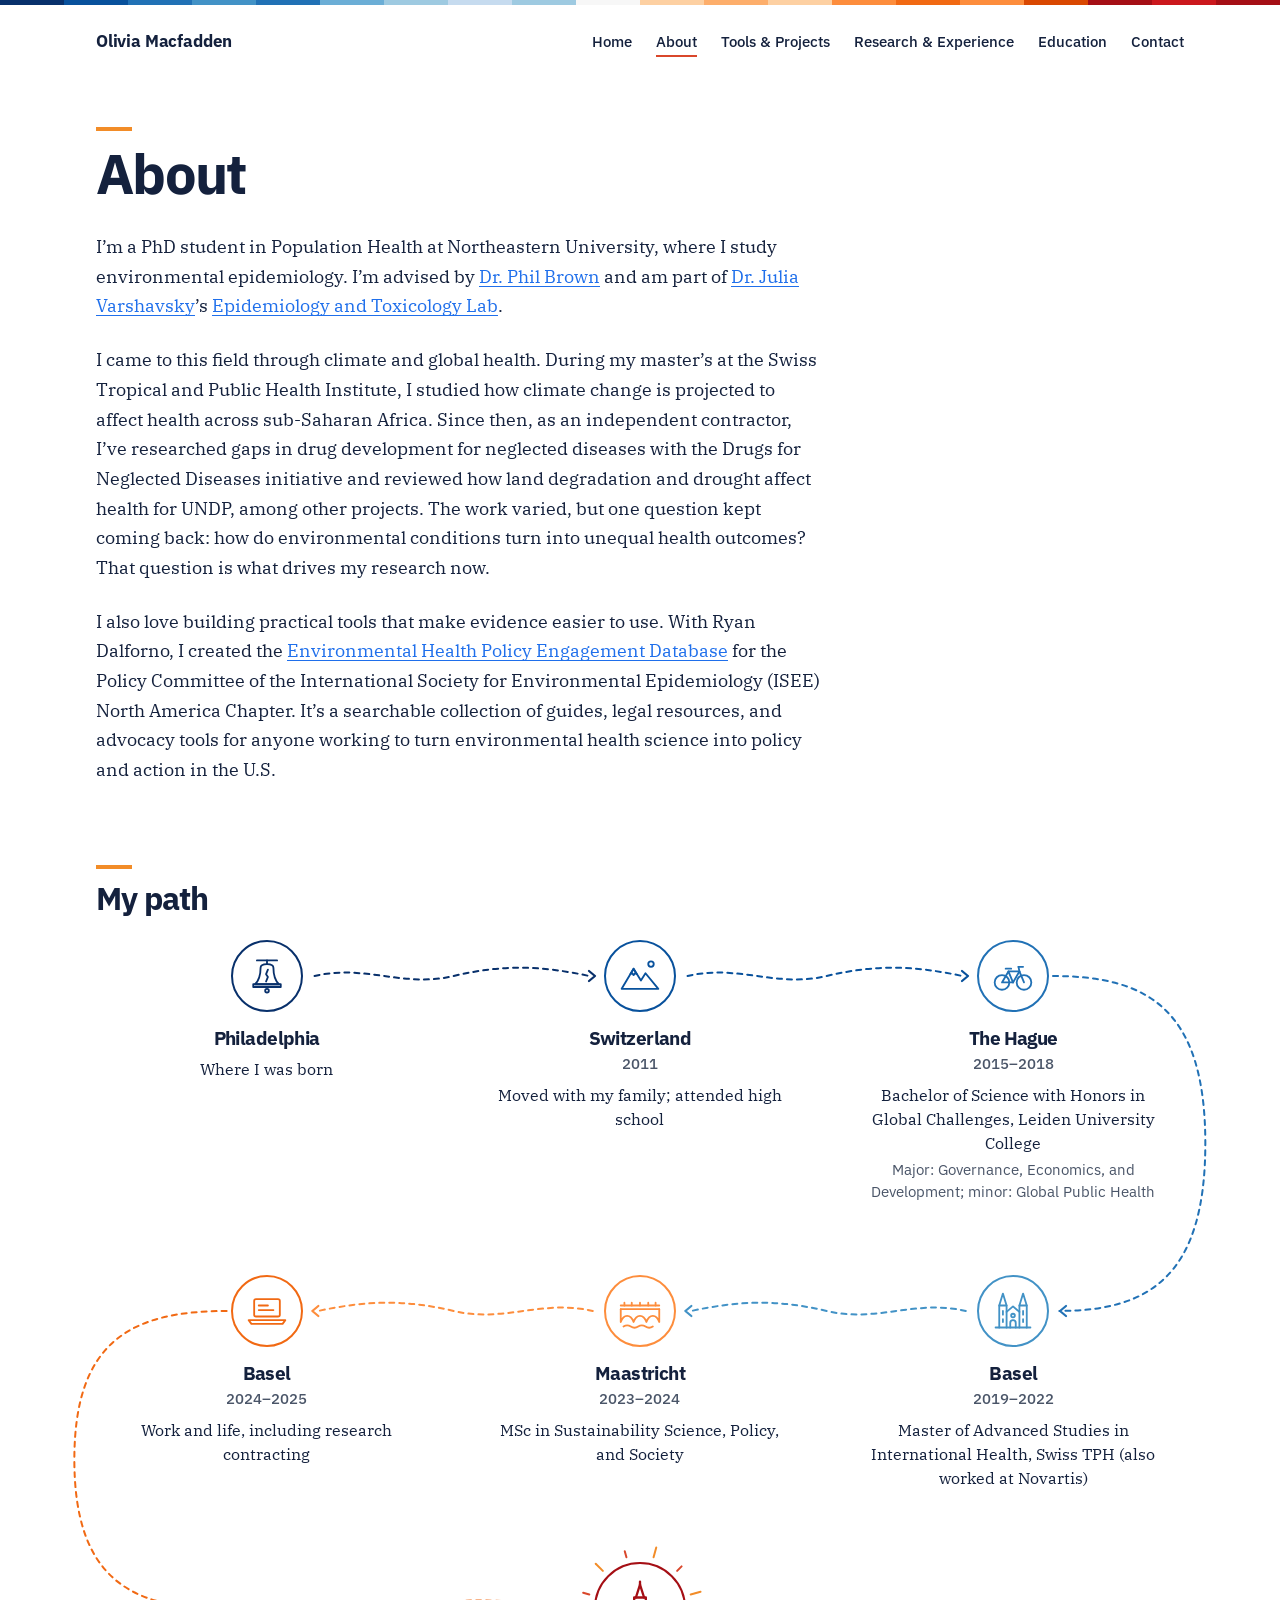
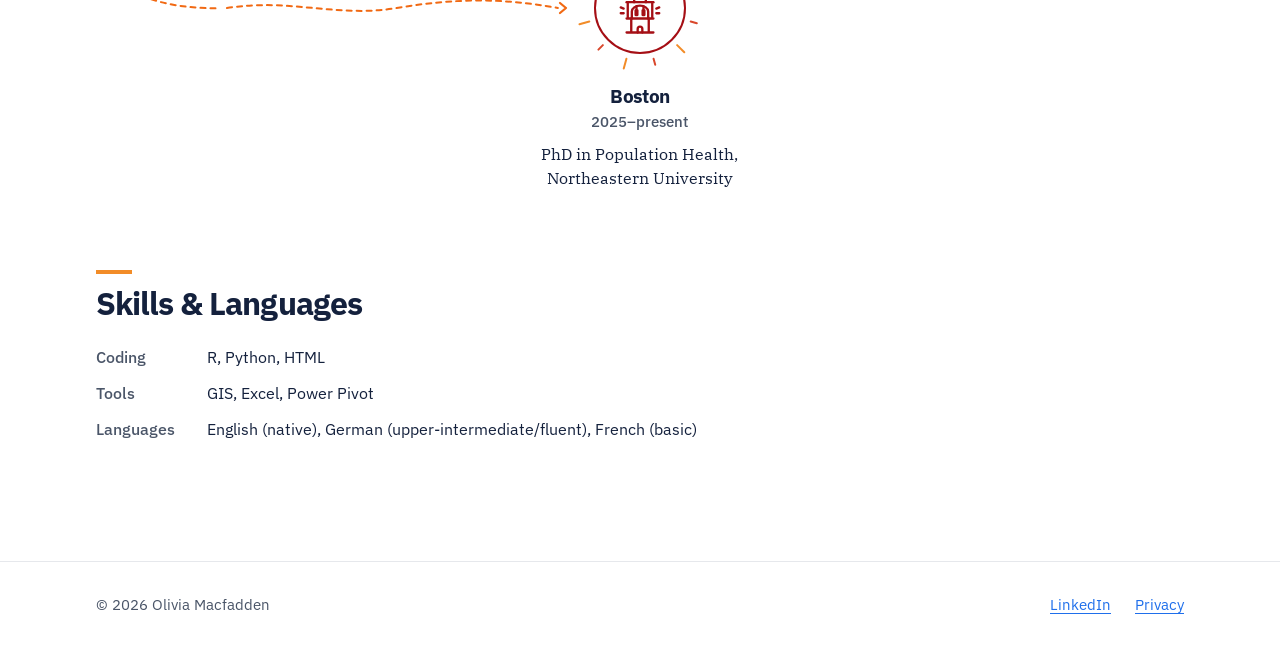
==== commit 92d4c7a4: "About: Old North Church steeple with two lanterns for Boston Replaces the Paul Revere rider, which w" ====
--- a/about.html
+++ b/about.html
@@ -212,17 +212,19 @@
                 <path d="M21.0 21.0L15.4 15.4" stroke="var(--color-orange)"/>
                 <path d="M39.4 10.4L38.1 5.6" stroke="var(--color-coral)"/>
               </svg>
-              <!-- Paul Revere's midnight ride: rider on a galloping horse, lantern held up -->
-              <svg viewBox="0 0 48 48" fill="none" stroke="currentColor" stroke-width="2" stroke-linecap="round" stroke-linejoin="round">
-                <g transform="translate(0 2)">
-                  <path d="M14 24c4-1.5 9-1 13-1.5 2-4 5-7 8-8.5l.5-3 1.5 3 5 5-1 2-3-1c-2 1-3.5 2.5-4 5l-.5 6c-5 2.5-11 2.5-15 1.5-5-.5-8-3-4.5-8.5z"/>
-                  <path d="M32 31.5l5 3h6M30 32.5l3 5h5M18 32l-5 3H6M21 32.5l-4 5.5-5 2"/>
-                  <path d="M13.5 25.5c-4-2-6 0-9-2"/>
-                  <path d="M23 23l3-7M23 23l4 3.5"/>
-                  <circle cx="27.5" cy="13" r="2"/>
-                  <path d="M25.5 17L21 9"/>
-                  <path d="M21 9V7.5M19.5 2.5h3v5h-3z"/>
-                </g>
+              <!-- Old North Church steeple with two lanterns ("one if by land, two if by sea") -->
+              <svg viewBox="0 0 48 48" fill="none" stroke="currentColor" stroke-width="2" stroke-linecap="round" stroke-linejoin="round">
+                <path d="M24 1.5V4"/>
+                <path d="M20.5 15L24 4l3.5 11"/>
+                <path d="M19 19v-4h10v4"/>
+                <path d="M12.5 19h23"/>
+                <path d="M13.5 19v14M34.5 19v14M12.5 33h23"/>
+                <path d="M17 33v-6a7 5 0 0 1 14 0v6"/>
+                <path d="M21 22.5V26M27 22.5V26"/>
+                <path d="M20.25 26h1.5v4h-1.5zM26.25 26h1.5v4h-1.5z"/>
+                <path d="M10 24.5l-2.5-1M10 28.5H7.5M38 24.5l2.5-1M38 28.5h2.5"/>
+                <path d="M16.5 33v12M31.5 33v12M12.5 45h23"/>
+                <path d="M22 45v-3a2 2 0 0 1 4 0v3"/>
               </svg>
             </span>
             <h3 class="stop__place">Boston</h3>
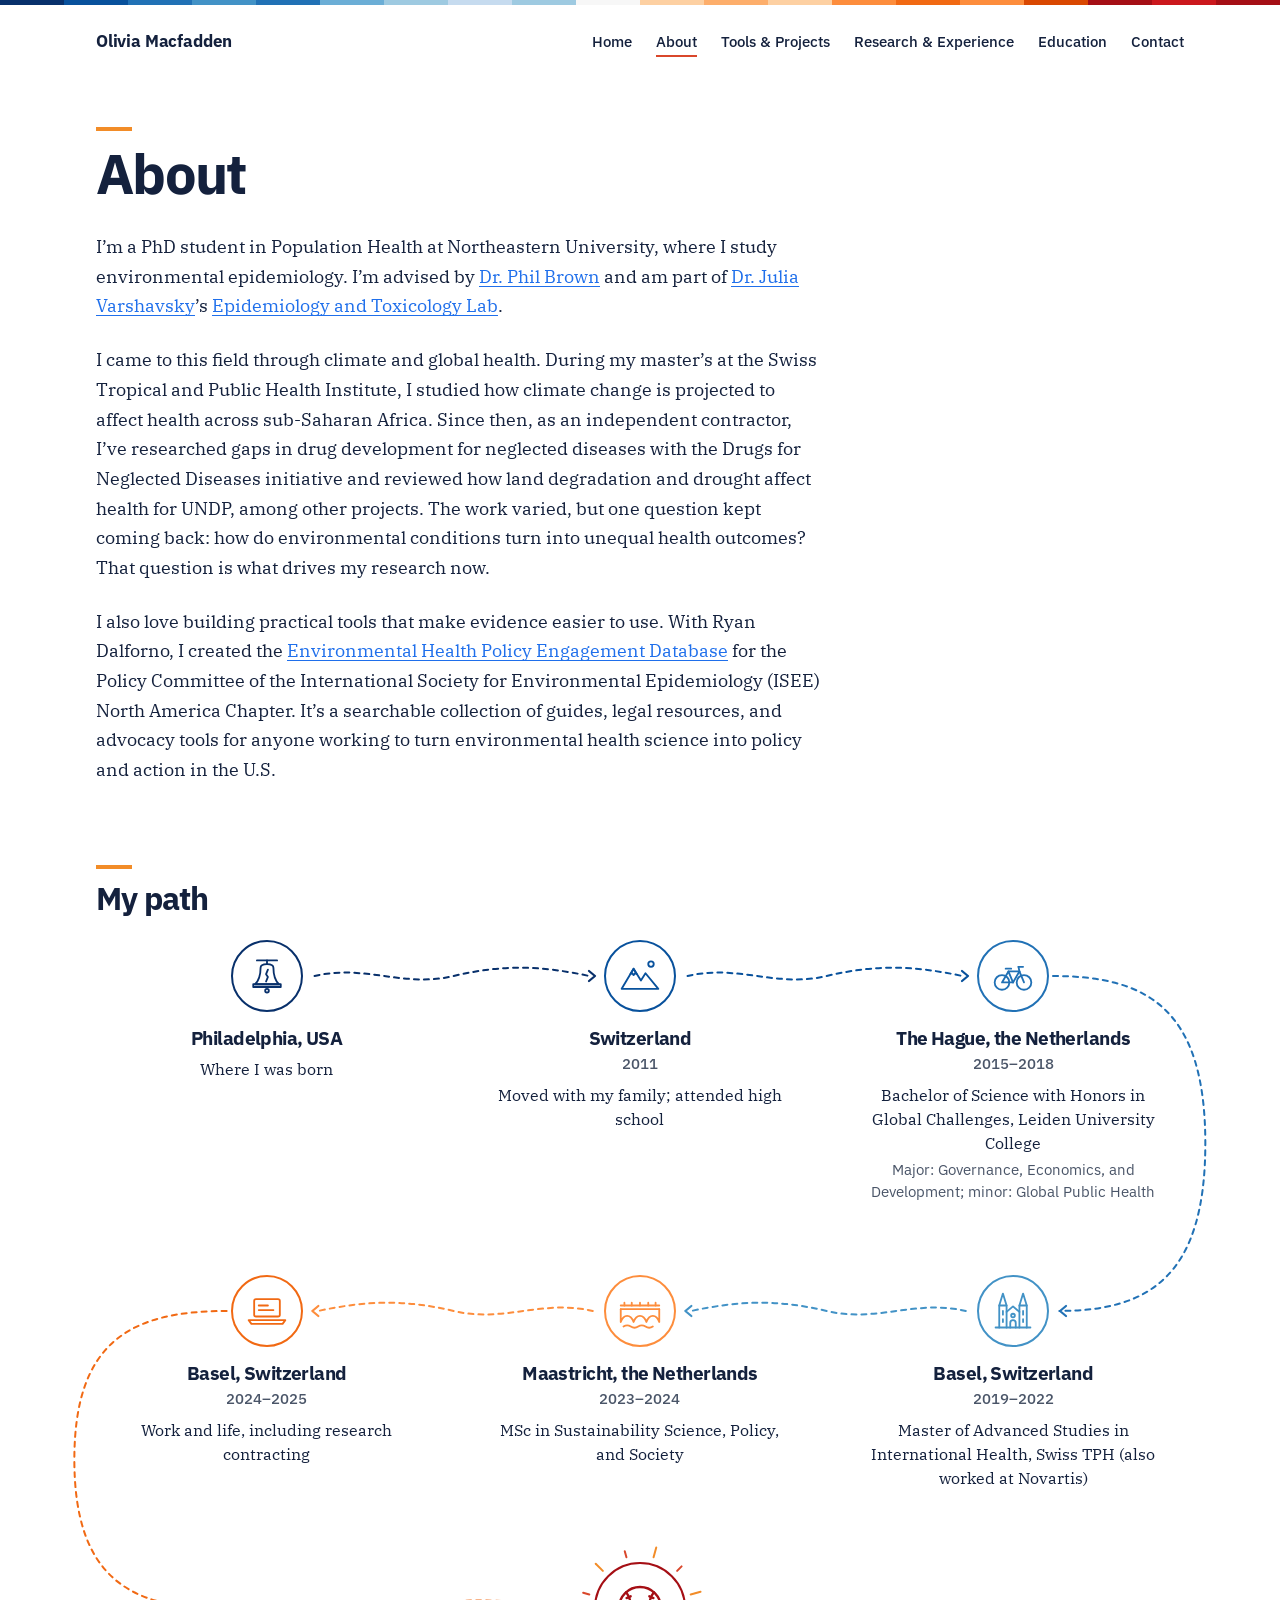
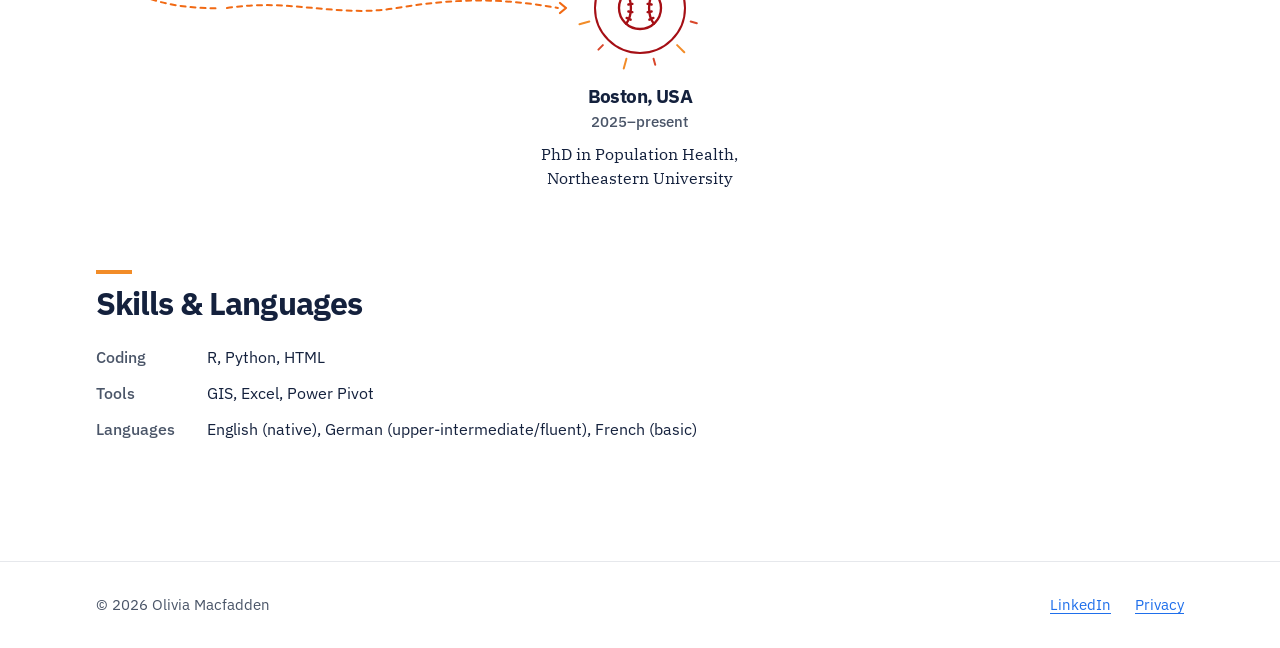
==== commit 5ae0f4e5: "About: baseball icon for Boston, city and country on timeline stops - Boston icon: baseball with two" ====
--- a/about.html
+++ b/about.html
@@ -6,7 +6,7 @@
   <title>About | Olivia Macfadden</title>
   <meta name="description" content="Olivia Macfadden is a PhD student in Population Health at Northeastern University, specializing in environmental epidemiology.">
   <link rel="icon" href="favicon.svg" type="image/svg+xml">
-  <link rel="stylesheet" href="css/style.css?v=2026-10-05b">
+  <link rel="stylesheet" href="css/style.css?v=2026-10-05c">
 </head>
 <body>
   <a class="skip-link" href="#main">Skip to content</a>
@@ -72,7 +72,7 @@
                 <circle cx="24" cy="40" r="2"/>
               </svg>
             </span>
-            <h3 class="stop__place">Philadelphia</h3>
+            <h3 class="stop__place">Philadelphia, USA</h3>
             <p class="stop__what">Where I was born</p>
             <span class="route" aria-hidden="true">
               <svg class="route-v"><line x1="12" y1="100%" x2="12" y2="0" stroke="currentColor" stroke-width="2" stroke-dasharray="5 5" stroke-linecap="round"/></svg>
@@ -116,7 +116,7 @@
                 <path d="M16 16h6"/>
               </svg>
             </span>
-            <h3 class="stop__place">The Hague</h3>
+            <h3 class="stop__place">The Hague, the&nbsp;Netherlands</h3>
             <p class="stop__when">2015–2018</p>
             <p class="stop__what">Bachelor of Science with Honors in Global Challenges, Leiden University College</p>
             <p class="stop__detail">Major: Governance, Economics, and Development; minor: Global Public Health</p>
@@ -141,7 +141,7 @@
                 <path d="M5 42h38"/>
               </svg>
             </span>
-            <h3 class="stop__place">Basel</h3>
+            <h3 class="stop__place">Basel, Switzerland</h3>
             <p class="stop__when">2019–2022</p>
             <p class="stop__what">Master of Advanced Studies in International Health, Swiss TPH (also worked at Novartis)</p>
             <span class="route" aria-hidden="true">
@@ -163,7 +163,7 @@
                 <path d="M6 41c3-2 5-2 8 0s5 2 8 0 5-2 8 0 5 2 8 0"/>
               </svg>
             </span>
-            <h3 class="stop__place">Maastricht</h3>
+            <h3 class="stop__place">Maastricht, the&nbsp;Netherlands</h3>
             <p class="stop__when">2023–2024</p>
             <p class="stop__what">MSc in Sustainability Science, Policy, and Society</p>
             <span class="route" aria-hidden="true">
@@ -183,7 +183,7 @@
                 <path d="M15 18h10M15 23h16"/>
               </svg>
             </span>
-            <h3 class="stop__place">Basel</h3>
+            <h3 class="stop__place">Basel, Switzerland</h3>
             <p class="stop__when">2024–2025</p>
             <p class="stop__what">Work and life, including research contracting</p>
             <span class="route" aria-hidden="true">
@@ -212,22 +212,15 @@
                 <path d="M21.0 21.0L15.4 15.4" stroke="var(--color-orange)"/>
                 <path d="M39.4 10.4L38.1 5.6" stroke="var(--color-coral)"/>
               </svg>
-              <!-- Old North Church steeple with two lanterns ("one if by land, two if by sea") -->
-              <svg viewBox="0 0 48 48" fill="none" stroke="currentColor" stroke-width="2" stroke-linecap="round" stroke-linejoin="round">
-                <path d="M24 1.5V4"/>
-                <path d="M20.5 15L24 4l3.5 11"/>
-                <path d="M19 19v-4h10v4"/>
-                <path d="M12.5 19h23"/>
-                <path d="M13.5 19v14M34.5 19v14M12.5 33h23"/>
-                <path d="M17 33v-6a7 5 0 0 1 14 0v6"/>
-                <path d="M21 22.5V26M27 22.5V26"/>
-                <path d="M20.25 26h1.5v4h-1.5zM26.25 26h1.5v4h-1.5z"/>
-                <path d="M10 24.5l-2.5-1M10 28.5H7.5M38 24.5l2.5-1M38 28.5h2.5"/>
-                <path d="M16.5 33v12M31.5 33v12M12.5 45h23"/>
-                <path d="M22 45v-3a2 2 0 0 1 4 0v3"/>
-              </svg>
-            </span>
-            <h3 class="stop__place">Boston</h3>
+              <!-- Baseball (two curved seams with stitches) -->
+              <svg viewBox="0 0 48 48" fill="none" stroke="currentColor" stroke-width="2" stroke-linecap="round" stroke-linejoin="round">
+                <circle cx="24" cy="24" r="18"/>
+                <path d="M12.1 10.5c5.5 7 5.5 20 0 27M35.9 10.5c-5.5 7-5.5 20 0 27"/>
+                <path d="M12.5 15.5l3.5-1.5M14 21l3.5-.5M14 27l3.5.5M12.5 32.5l3.5 1.5"/>
+                <path d="M35.5 15.5L32 14M34 21l-3.5-.5M34 27l-3.5.5M35.5 32.5L32 34"/>
+              </svg>
+            </span>
+            <h3 class="stop__place">Boston, USA</h3>
             <p class="stop__when">2025–present</p>
             <p class="stop__what">PhD in Population Health, Northeastern University</p>
           </li>
--- a/css/style.css
+++ b/css/style.css
@@ -519,6 +519,7 @@
   grid-column: 2;
   font-size: var(--fs-h3);
   margin-top: var(--space-2);
+  text-wrap: balance;   /* "City, country" headings wrap into even lines */
 }
 .stop__when {
   grid-column: 2;
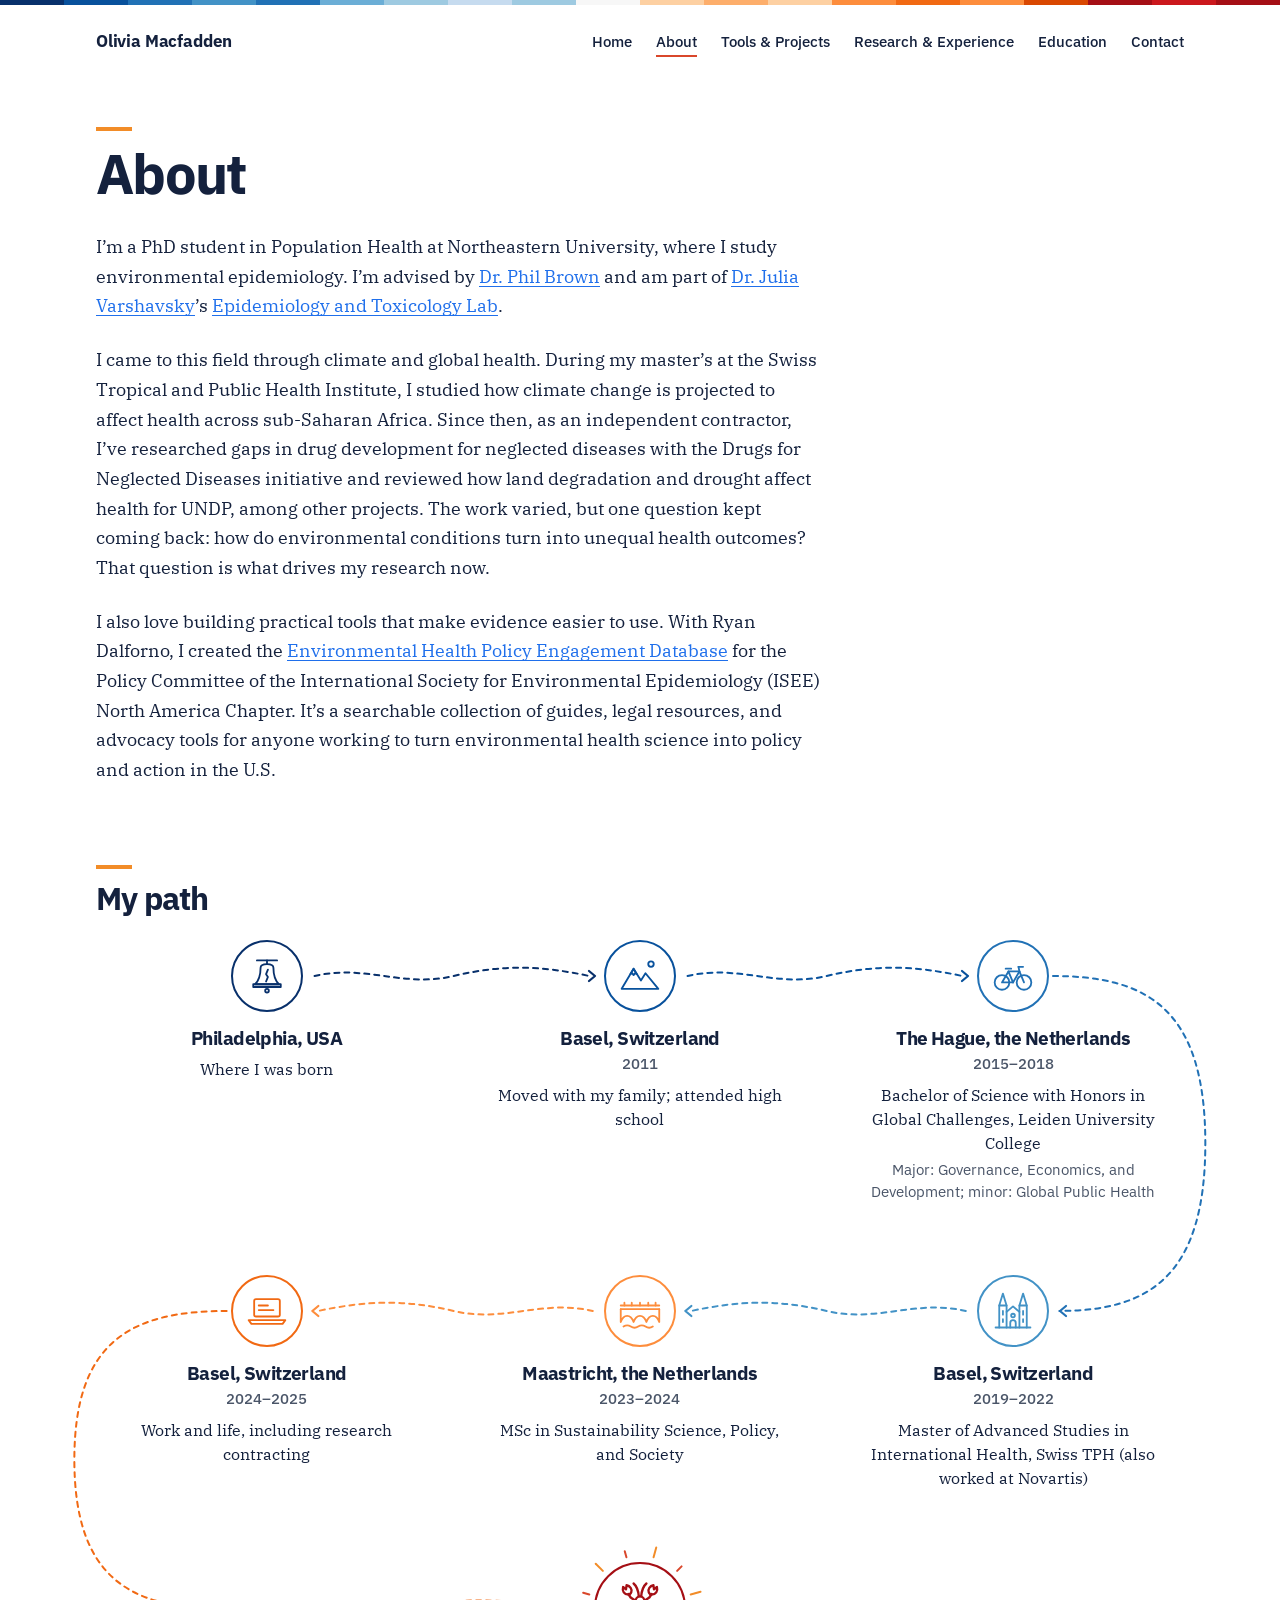
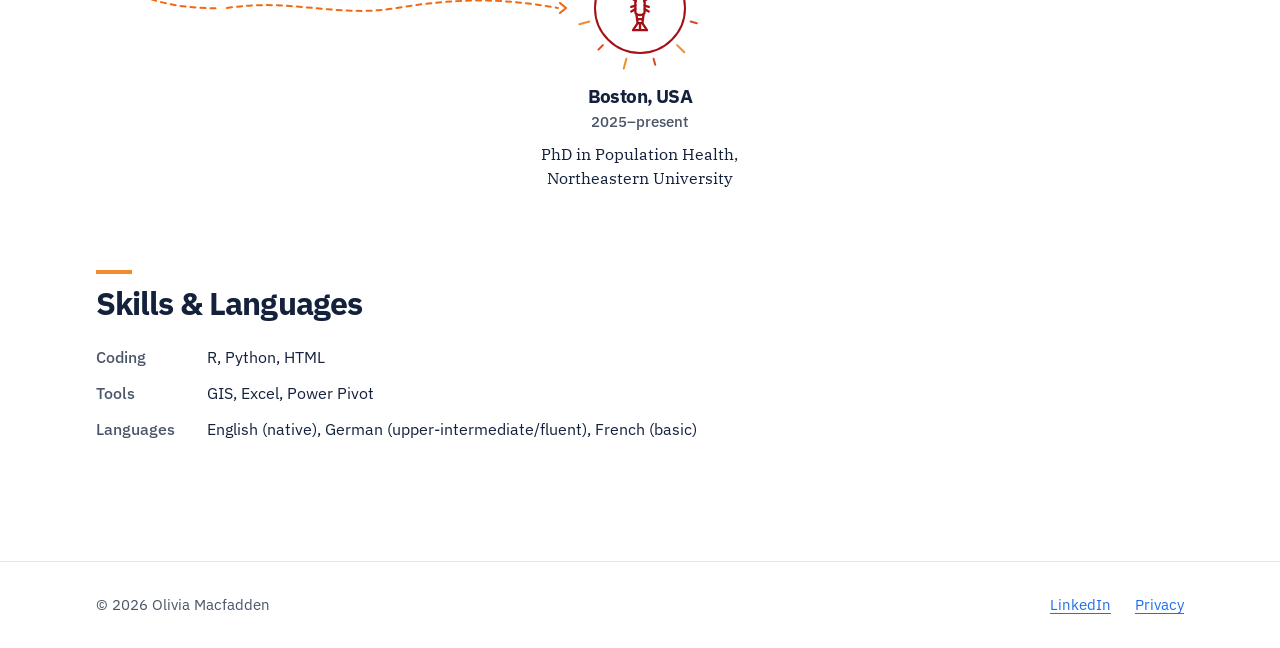
==== commit 63447958: "About: lobster icon for Boston; 2011 stop heading "Basel, Switzerland" Co-Authored-By: Claude Opus 5" ====
--- a/about.html
+++ b/about.html
@@ -91,7 +91,7 @@
                 <circle cx="36" cy="11" r="3"/>
               </svg>
             </span>
-            <h3 class="stop__place">Switzerland</h3>
+            <h3 class="stop__place">Basel, Switzerland</h3>
             <p class="stop__when">2011</p>
             <p class="stop__what">Moved with my family; attended high school</p>
             <span class="route" aria-hidden="true">
@@ -212,12 +212,17 @@
                 <path d="M21.0 21.0L15.4 15.4" stroke="var(--color-orange)"/>
                 <path d="M39.4 10.4L38.1 5.6" stroke="var(--color-coral)"/>
               </svg>
-              <!-- Baseball (two curved seams with stitches) -->
-              <svg viewBox="0 0 48 48" fill="none" stroke="currentColor" stroke-width="2" stroke-linecap="round" stroke-linejoin="round">
-                <circle cx="24" cy="24" r="18"/>
-                <path d="M12.1 10.5c5.5 7 5.5 20 0 27M35.9 10.5c-5.5 7-5.5 20 0 27"/>
-                <path d="M12.5 15.5l3.5-1.5M14 21l3.5-.5M14 27l3.5.5M12.5 32.5l3.5 1.5"/>
-                <path d="M35.5 15.5L32 14M34 21l-3.5-.5M34 27l-3.5.5M35.5 32.5L32 34"/>
+              <!-- Lobster seen from above: claws, antennae, body, tail fan -->
+              <svg viewBox="0 0 48 48" fill="none" stroke="currentColor" stroke-width="2" stroke-linecap="round" stroke-linejoin="round">
+                <g transform="translate(0 1)">
+                  <path d="M20 18c0-3 1.8-5 4-5s4 2 4 5v8c0 2-1.8 3-4 3s-4-1-4-3z"/>
+                  <path d="M21 29l1 7h4l1-7M21.6 32.5h4.8"/>
+                  <path d="M22 36l-4 6h12l-4-6M24 36v6"/>
+                  <path d="M20.5 17L16 14l-2-3M27.5 17l4.5-3 2-3"/>
+                  <path d="M14 11.5c-3.5 0-5.5-3-4.5-6.5l2.5 2 .5-3.5c3 .5 5 3.5 4 6-.5 1.3-1.3 2-2.5 2zM34 11.5c3.5 0 5.5-3 4.5-6.5l-2.5 2-.5-3.5c-3 .5-5 3.5-4 6 .5 1.3 1.3 2 2.5 2z"/>
+                  <path d="M23 13C22.5 8 21.5 4.5 18.5 2M25 13c.5-5 1.5-8.5 4.5-11"/>
+                  <path d="M20 21l-3.5 1M20 24l-3.5 2M28 21l3.5 1M28 24l3.5 2"/>
+                </g>
               </svg>
             </span>
             <h3 class="stop__place">Boston, USA</h3>
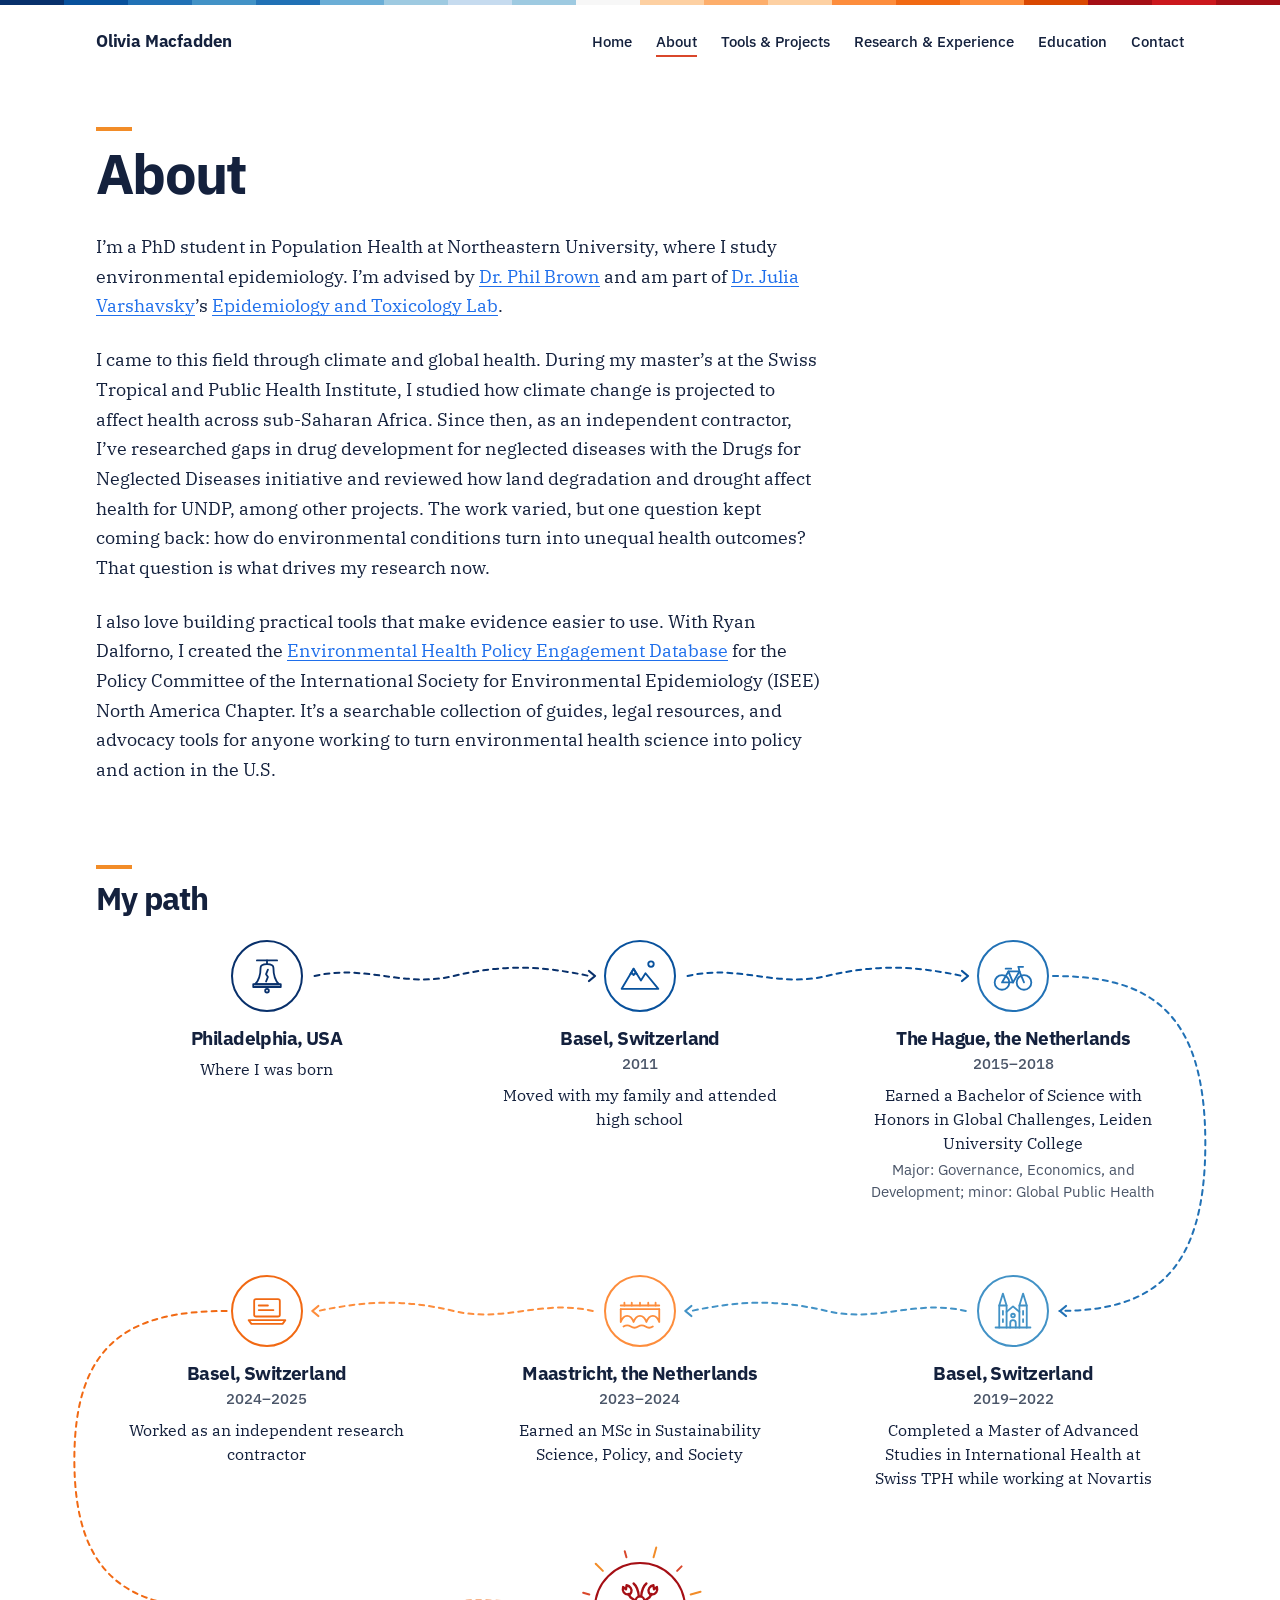
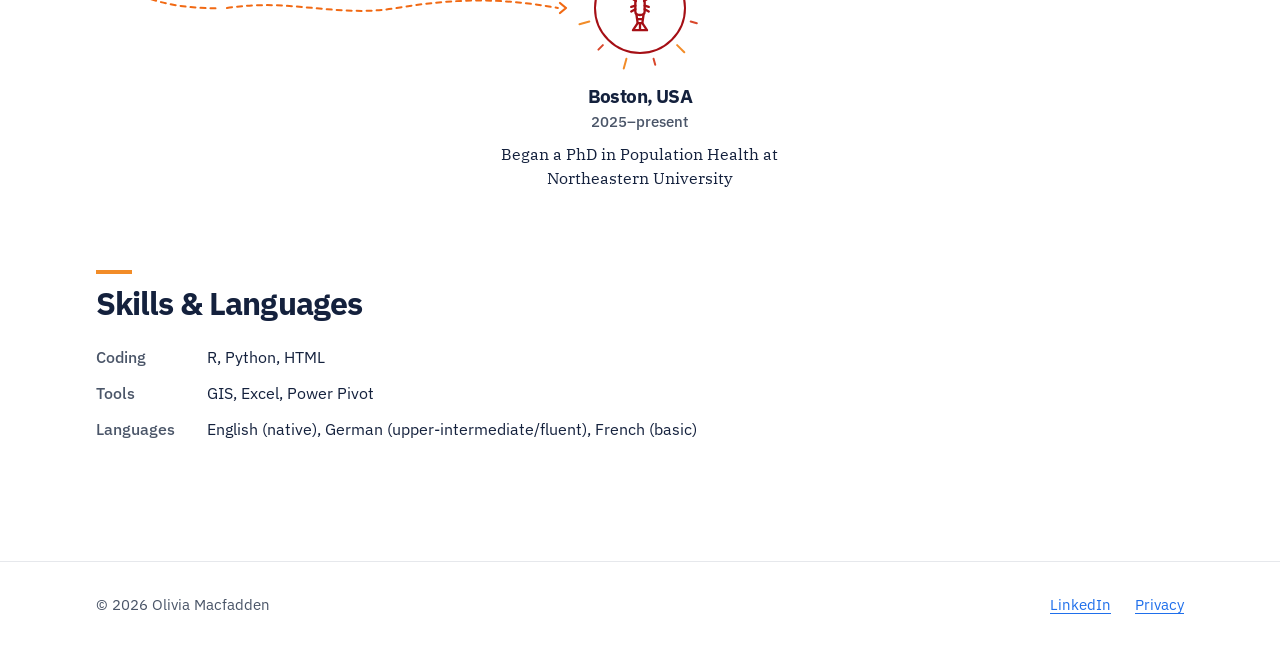
==== commit 3e8162c0: "Make About page timeline subtitles start with past-tense verbs Co-Authored-By: Claude Opus 5.5 <nore" ====
--- a/about.html
+++ b/about.html
@@ -93,7 +93,7 @@
             </span>
             <h3 class="stop__place">Basel, Switzerland</h3>
             <p class="stop__when">2011</p>
-            <p class="stop__what">Moved with my family; attended high school</p>
+            <p class="stop__what">Moved with my family and attended high school</p>
             <span class="route" aria-hidden="true">
               <svg class="route-v"><line x1="12" y1="100%" x2="12" y2="0" stroke="currentColor" stroke-width="2" stroke-dasharray="5 5" stroke-linecap="round"/></svg>
               <svg class="route-h" viewBox="0 0 160 28" preserveAspectRatio="none"><path d="M2 14C30 2 52 26 80 14S130 4 156 14" fill="none" stroke="currentColor" stroke-width="2" stroke-dasharray="5 5" stroke-linecap="round" vector-effect="non-scaling-stroke"/></svg>
@@ -118,7 +118,7 @@
             </span>
             <h3 class="stop__place">The Hague, the&nbsp;Netherlands</h3>
             <p class="stop__when">2015–2018</p>
-            <p class="stop__what">Bachelor of Science with Honors in Global Challenges, Leiden University College</p>
+            <p class="stop__what">Earned a Bachelor of Science with Honors in Global Challenges, Leiden University College</p>
             <p class="stop__detail">Major: Governance, Economics, and Development; minor: Global Public Health</p>
             <span class="route" aria-hidden="true">
               <svg class="route-v"><line x1="12" y1="100%" x2="12" y2="0" stroke="currentColor" stroke-width="2" stroke-dasharray="5 5" stroke-linecap="round"/></svg>
@@ -143,7 +143,7 @@
             </span>
             <h3 class="stop__place">Basel, Switzerland</h3>
             <p class="stop__when">2019–2022</p>
-            <p class="stop__what">Master of Advanced Studies in International Health, Swiss TPH (also worked at Novartis)</p>
+            <p class="stop__what">Completed a Master of Advanced Studies in International Health at Swiss TPH while working at Novartis</p>
             <span class="route" aria-hidden="true">
               <svg class="route-v"><line x1="12" y1="100%" x2="12" y2="0" stroke="currentColor" stroke-width="2" stroke-dasharray="5 5" stroke-linecap="round"/></svg>
               <svg class="route-h" viewBox="0 0 160 28" preserveAspectRatio="none"><path d="M2 14C30 2 52 26 80 14S130 4 156 14" fill="none" stroke="currentColor" stroke-width="2" stroke-dasharray="5 5" stroke-linecap="round" vector-effect="non-scaling-stroke"/></svg>
@@ -165,7 +165,7 @@
             </span>
             <h3 class="stop__place">Maastricht, the&nbsp;Netherlands</h3>
             <p class="stop__when">2023–2024</p>
-            <p class="stop__what">MSc in Sustainability Science, Policy, and Society</p>
+            <p class="stop__what">Earned an MSc in Sustainability Science, Policy, and Society</p>
             <span class="route" aria-hidden="true">
               <svg class="route-v"><line x1="12" y1="100%" x2="12" y2="0" stroke="currentColor" stroke-width="2" stroke-dasharray="5 5" stroke-linecap="round"/></svg>
               <svg class="route-h" viewBox="0 0 160 28" preserveAspectRatio="none"><path d="M2 14C30 2 52 26 80 14S130 4 156 14" fill="none" stroke="currentColor" stroke-width="2" stroke-dasharray="5 5" stroke-linecap="round" vector-effect="non-scaling-stroke"/></svg>
@@ -185,7 +185,7 @@
             </span>
             <h3 class="stop__place">Basel, Switzerland</h3>
             <p class="stop__when">2024–2025</p>
-            <p class="stop__what">Work and life, including research contracting</p>
+            <p class="stop__what">Worked as an independent research contractor</p>
             <span class="route" aria-hidden="true">
               <svg class="route-v"><line x1="12" y1="100%" x2="12" y2="0" stroke="currentColor" stroke-width="2" stroke-dasharray="5 5" stroke-linecap="round"/></svg>
               <svg class="route-h" viewBox="0 0 160 28" preserveAspectRatio="none"><path d="M2 14C30 2 52 26 80 14S130 4 156 14" fill="none" stroke="currentColor" stroke-width="2" stroke-dasharray="5 5" stroke-linecap="round" vector-effect="non-scaling-stroke"/></svg>
@@ -227,7 +227,7 @@
             </span>
             <h3 class="stop__place">Boston, USA</h3>
             <p class="stop__when">2025–present</p>
-            <p class="stop__what">PhD in Population Health, Northeastern University</p>
+            <p class="stop__what">Began a PhD in Population Health at Northeastern University</p>
           </li>
         </ol>
       </section>
